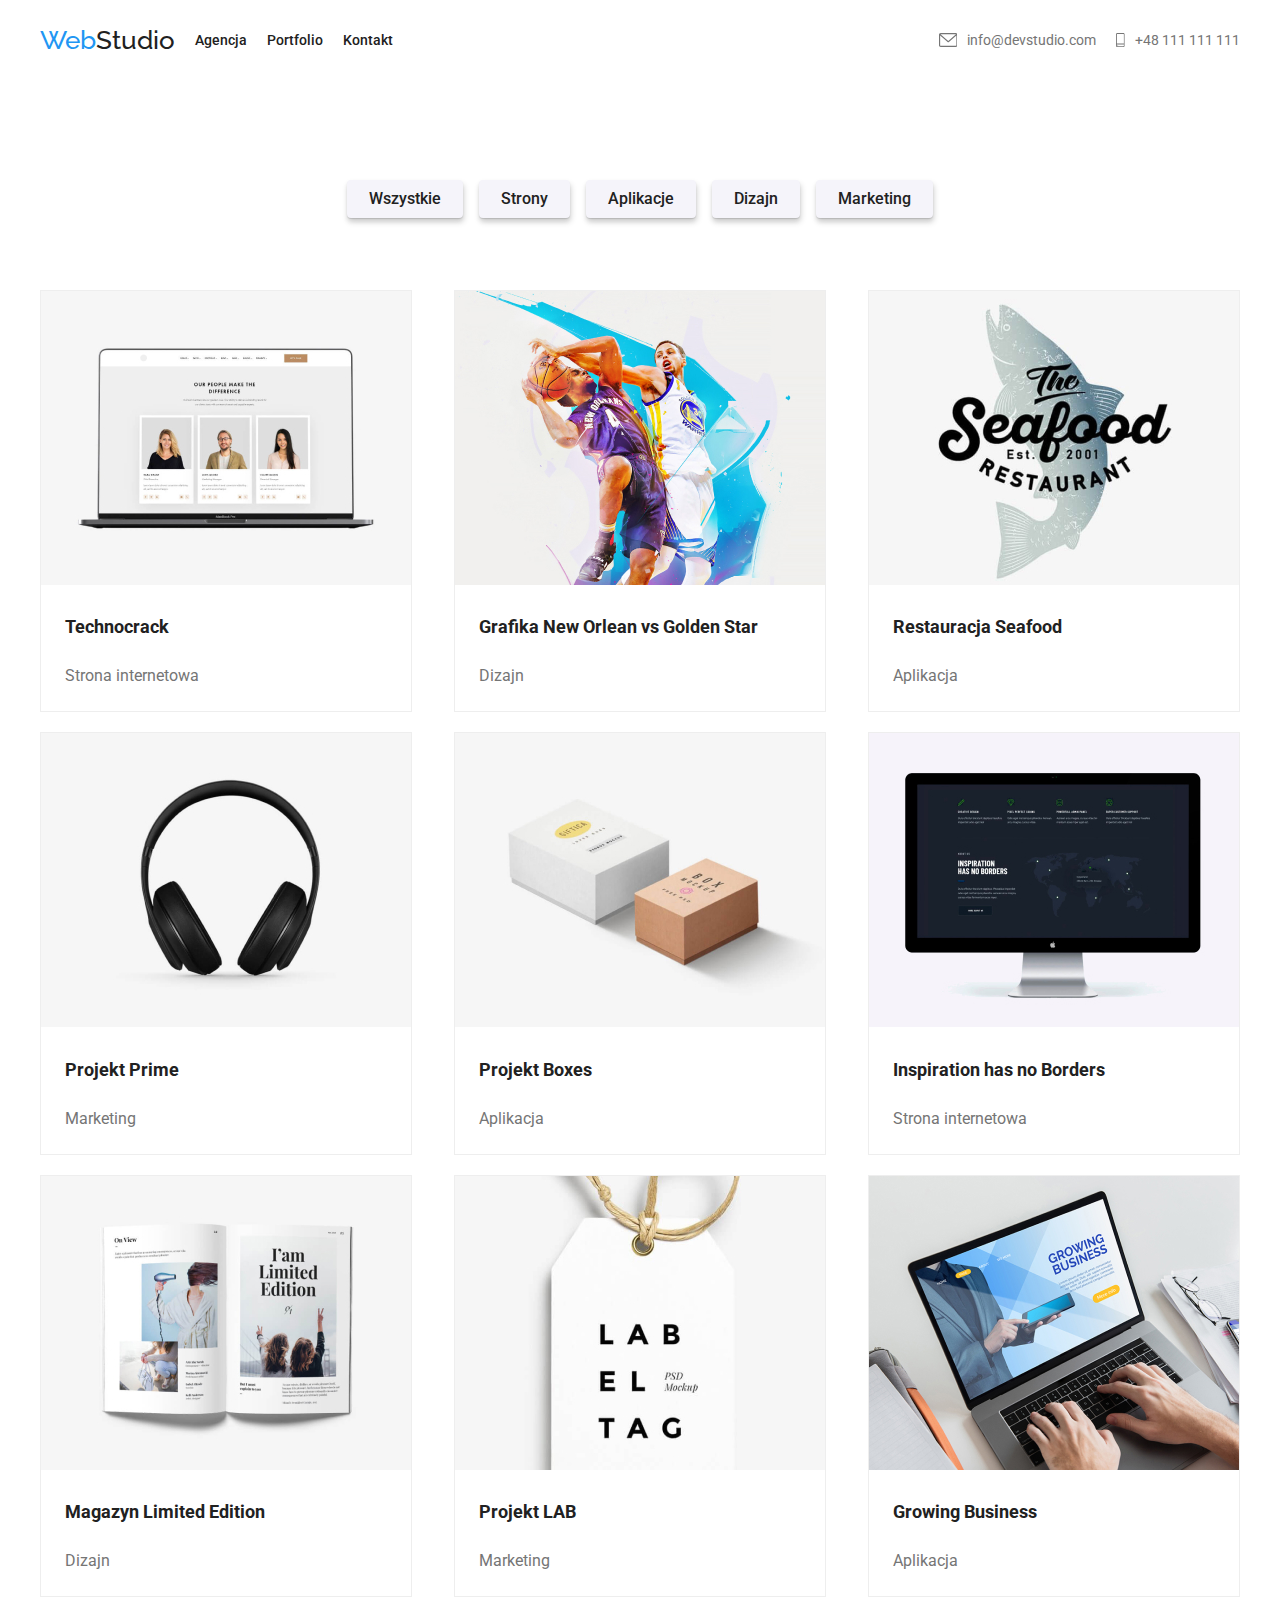
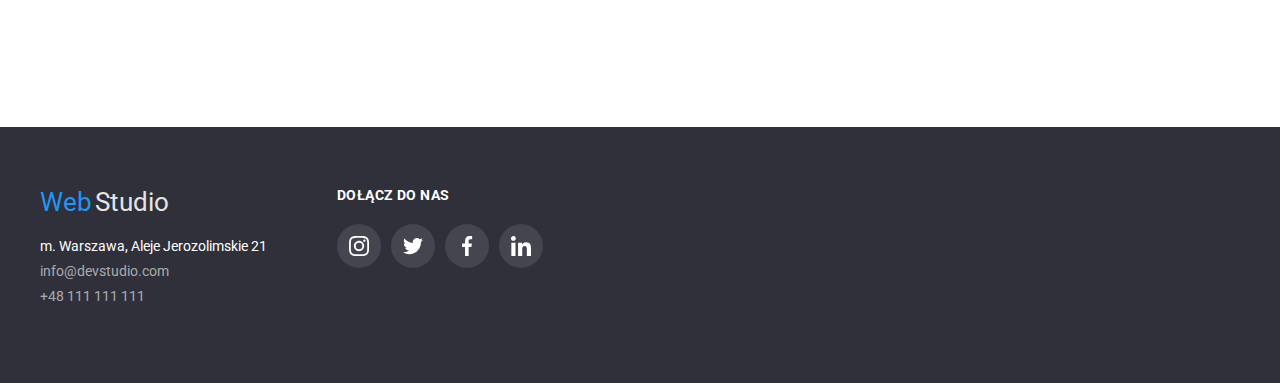
==== portfolio.html @ 9fdf1c51 "Kopia z Pracy domowej 4" ====
<!DOCTYPE html>
<html lang="pl">
  <head>
    <title>Zadanie domowe studentów GOIT Polska</title>
    <meta charset="utf-8" />
    <meta name="description" content="Zadanie domowe studentów #1" />
    <link
      rel="stylesheet"
      href="https://cdn.jsdelivr.net/npm/modern-normalize@1.1.0/modern-normalize.css"
    />
    <link rel="stylesheet" href="./css/styles.css" />
    <link rel="preconnect" href="https://fonts.googleapis.com" />
    <link rel="preconnect" href="https://fonts.gstatic.com" crossorigin />
    <link
      href="https://fonts.googleapis.com/css2?family=Raleway:wght@700&family=Roboto:wght@400;500;700;900&display=swap"
      rel="stylesheet"
    />
  </head>
  <body>
    <header class="header-elements">
      <nav class="nav-wrapper container">
        <ul class="nav-links">
          <li>
            <a class="nav-logo" href="./index.html">
              <span class="web-color">Web</span>Studio
            </a>
          </li>
          <li>
            <a class="nav-menu" href="">Agencja</a>
          </li>
          <li>
            <a class="nav-menu" href="./portfolio.html">Portfolio</a>
          </li>
          <li>
            <a class="nav-menu" href="">Kontakt</a>
          </li>
        </ul>
        <div class="nav-separator"></div>
        <ul>
          <div class="nav-box-contacts">
            <li>
              <a class="nav-contacts" href="mailto:info@devstudio.com">
                <svg class="icon icon-envelope">
                  <use xlink:href="./images/icons.svg#icon-envelope"></use>
                </svg>
                <span> info@devstudio.com </span>
              </a>
            </li>
            <li>
              <a class="nav-contacts" href="tel:+48 111 111 111">
                <svg class="icon icon-smartphone">
                  <use xlink:href="./images/icons.svg#icon-smartphone"></use>
                </svg>
                <span> +48 111 111 111 </span>
              </a>
            </li>
          </div>
        </ul>
    </header>
    <main>
      <nav>
        <ul class="portfolio-button container">
          <li>
            <button class="portfolio-button-nav" type="button">
              Wszystkie
            </button>
          </li>
          <li>
            <button class="portfolio-button-nav" type="button">Strony</button>
          </li>
          <li>
            <button class="portfolio-button-nav" type="button">
              Aplikacje
            </button>
          </li>
          <li>
            <button class="portfolio-button-nav" type="button">Dizajn</button>
          </li>
          <li>
            <button class="portfolio-button-nav" type="button">
              Marketing
            </button>
          </li>
        </ul>
      </nav>
      <div class="about-all-projects container">
        <ul class="about-all-projects-list">
          <li>
            <figure>
              <img
                src="./images/img8.jpg"
                alt="Technocrack"
                width="370"
                height="294"
              />
              <figcaption>
                <p class="about-projects-title">Technocrack</p>
                <p class="about-projects-type">Strona internetowa</p>
              </figcaption>
            </figure>
          </li>
          <li>
            <figure>
              <img
                src="./images/img9.jpg"
                alt="Grafika New Orlean vs Golden Star"
                width="370"
                height="294"
              />
              <figcaption>
                <p class="about-projects-title">
                  Grafika New Orlean vs Golden Star
                </p>
                <p class="about-projects-type">Dizajn</p>
              </figcaption>
            </figure>
          </li>
          <li>
            <figure>
              <img
                src="./images/img10.jpg"
                alt="Restauracja Seafood"
                width="370"
                height="294"
              />
              <figcaption>
                <p class="about-projects-title">Restauracja Seafood</p>
                <p class="about-projects-type">Aplikacja</p>
              </figcaption>
            </figure>
          </li>
          <li>
            <figure>
              <img
                src="./images/img11.jpg"
                alt="Projekt Prime"
                width="370"
                height="294"
              />
              <figcaption>
                <p class="about-projects-title">Projekt Prime</p>
                <p class="about-projects-type">Marketing</p>
              </figcaption>
            </figure>
          </li>
          <li>
            <figure>
              <img
                src="./images/img12.jpg"
                alt="Projekt Boxes"
                width="370"
                height="294"
              />
              <figcaption>
                <p class="about-projects-title">Projekt Boxes</p>
                <p class="about-projects-type">Aplikacja</p>
              </figcaption>
            </figure>
          </li>
          <li>
            <figure>
              <img
                src="./images/img13.jpg"
                alt="Inspiration has no Borders"
                width="370"
                height="294"
              />
              <figcaption>
                <p class="about-projects-title">Inspiration has no Borders</p>
                <p class="about-projects-type">Strona internetowa</p>
              </figcaption>
            </figure>
          </li>
          <li>
            <figure>
              <img
                src="./images/img14.jpg"
                alt="Magazyn Limited Edition"
                width="370"
                height="294"
              />
              <figcaption>
                <p class="about-projects-title">Magazyn Limited Edition</p>
                <p class="about-projects-type">Dizajn</p>
              </figcaption>
            </figure>
          </li>
          <li>
            <figure>
              <img
                src="./images/img15.jpg"
                alt="Projekt LAB"
                width="370"
                height="294"
              />
              <figcaption>
                <p class="about-projects-title">Projekt LAB</p>
                <p class="about-projects-type">Marketing</p>
              </figcaption>
            </figure>
          </li>
          <li>
            <figure>
              <img
                src="./images/img16.jpg"
                alt="Growing Business"
                width="370"
                height="294"
              />
              <figcaption>
                <p class="about-projects-title">Growing Business</p>
                <p class="about-projects-type">Aplikacja</p>
              </figcaption>
            </figure>
          </li>
        </ul>
      </div>
    </main>
    <footer class="footer">
      <div class="container">
        <div class="footer-contact">
          <div>
            <div class="footer-color-container">
              <span class="footer-color-web">Web</span>
              <span class="footer-color-studio">Studio</span>
            </div>
            <div>
              <address>
                <p class="footer-adress">m. Warszawa, Aleje Jerozolimskie 21</p>
                <a class="footer-contact" href="mailto:info@devstudio.com">
                  info@devstudio.com
                </a>
                <a class="footer-contact" href="tel:+48 111 111 111"
                  >+48 111 111 111</a
                >
              </address>
            </div>
          </div>
          <div class="footer-box-socialmedia">
            <span>Dołącz do nas</span>
            <ul class="footer-socialmedia-wrapper">
              <li>
                <svg class="icon icon-instagram-2">
                  <use xlink:href="./images/icons.svg#icon-instagram-2"></use>
                </svg>
              </li>
              <li>
                <svg class="icon icon-twitter-1">
                  <use xlink:href="./images/icons.svg#icon-twitter-1"></use>
                </svg>
              </li>
              <li>
                <svg class="icon icon-facebook-1">
                  <use xlink:href="./images/icons.svg#icon-facebook-1"></use>
                </svg>
              </li>
              <li>
                <svg class="icon icon-linkedin-1">
                  <use xlink:href="./images/icons.svg#icon-linkedin-1"></use>
                </svg>
              </li>
            </ul>
          </div>
        </div>
      </div>
    </footer>
  </body>
</html>
---- css/styles.css ----
:root {
  --light-blue: #2196f3;
  --grey: #757575;
  --black: #212121;
  --white: #e5e5e5;
  --main-banner: #2f303a;
  --white-main-banner: #ffffff;
  --white-transparent: rgba(255, 255, 255, 0.6);
  --white-transparent-background: rgba(255, 255, 255, 0.1);
  --black-banner-background: rgba(47, 48, 58, 0.4);
  --portfolio-button: #f5f4fa;
  --social-icon: #afb1b8;
  --flex-gap: 1.25rem;
  --social-icons-gap: 10px;
  --button-radius: 4px;
}
body {
  color: var(--grey);
  background-color: var(--white-main-banner);
  margin: 0px;
  padding: 0px;
  font-family: "Roboto", sans-serif;
}
.container {
  margin: 0 auto;
  width: 1200px;
}
.section {
  padding: 94px 0;
}
.header-elements {
  background-color: var(--white-main-banner);
  line-height: 1.17;
  box-sizing: border-box;
  width: 100%;
  display: block;
  height: 80px;
}
.nav-links a {
  color: var(--black);
}
.nav-links {
  font-size: 14px;
  text-decoration: none;
  box-sizing: border-box;
  list-style: none;
  padding: 0;
  display: flex;
  gap: var(--flex-gap);
  justify-content: space-around;
  align-items: center;
}
.nav-logo {
  font-size: 26px;
  font-family: Raleway;
  text-decoration: none;
}
.nav-menu {
  text-decoration: none;
  font-size: 14px;
}
.nav-menu,
.nav-links {
  font-weight: 500;
}
.nav-links a:hover,
.nav-links a:focus,
.nav-contacts:hover,
.nav-contacts:focus {
  color: var(--light-blue);
}

.nav-contacts:hover path,
.nav-contacts:focus path {
  fill: var(--light-blue);
}

.nav-contacts path {
  fill: var(--grey);
}

.web-color {
  color: var(--light-blue);
}
.nav-contacts {
  color: var(--grey);
  text-decoration: none;
  font-size: 14px;
  box-sizing: border-box;
  display: flex;
  justify-content: flex-start;
  align-items: flex-start;
}

.nav-contacts > svg {
  margin-right: 10px;
  height: 1rem;
}

.main-banner {
  color: var(--white-main-banner);
  background: url("../images/Img17.jpg") no-repeat 50% 50% / cover;
  text-align: center;
  box-sizing: border-box;
}

.main-banner-gradient {
  background-color: var(--black-banner-background);
  padding: 200px 0;
}
.main-banner > h1 {
  font-size: 44px;
  font-weight: 900;
  line-height: 1.36;
  text-align: center;
  text-transform: uppercase;
}
.main-banner-description {
  line-height: 1.36;
  font-weight: 900;
  text-transform: uppercase;
  font-size: 44px;
  text-align: center;
  width: 696px;
  margin: 0 auto 30px auto;
  letter-spacing: 0.06em;
}
.button-main {
  color: var(--white-main-banner);
  background-color: var(--light-blue);
  font-size: 16px;
  line-height: 1.875;
  padding: 10px 42px;
  font-weight: 700;
  letter-spacing: 0.06em;
  border: 0;
  outline: none;
  cursor: pointer;
  border-radius: var(--button-radius);
}
.main-description-wrapper {
  padding-top: 94px;
}
.main-description-box {
  list-style: none;
  display: flex;
  justify-content: flex-start;
  padding: 0;
  margin: 0;
  gap: var(--flex-gap);
}
.main-description {
  font-size: 14px;
  text-align: justify;
  box-sizing: border-box;
}
.main-description-icon-container {
  padding: 25px 0;
  margin-bottom: 30px;
  background-color: var(--portfolio-button);
  border-radius: var(--button-radius);
  text-align: center;
}
.main-description-icon-container > svg {
  height: 70px;
  width: 70px;
}
.main-description-title {
  color: black;
  font-size: 14px;
  line-height: 1.17;
}
.main-description-text {
  line-height: 1.71;
}
.section-headline {
  color: var(--black);
  font-size: 36px;
  font-weight: 700;
  text-align: center;
  line-height: 1.17;
  box-sizing: border-box;
  margin-bottom: 50px;
  padding: 0px;
  margin-top: 0;
}
.section-background {
  background-color: var(--portfolio-button);
}
.section-working-kind {
  display: flex;
  justify-content: space-between;
  align-items: center;
  list-style: none;
  padding: 0;
}
.about-us {
  display: flex;
  justify-content: space-between;
  align-items: center;
  list-style: none;
  padding: 0;
}
.about-us > li {
  box-shadow: 0px 1px 3px rgba(0, 0, 0, 0.12), 0px 1px 1px rgba(0, 0, 0, 0.14),
    0px 2px 1px rgba(0, 0, 0, 0.2);
  border-radius: 0px 0px 4px 4px;
}
.about-us figure {
  margin: 0;
  background-color: var(--white-main-banner);
}
.about-us figcaption {
  padding: 30px 0;
}
.about-us-socialmedia {
  padding-bottom: 30px;
}
.socialmedia-wrapper {
  list-style: none;
  padding: 0;
  display: flex;
  justify-content: center;
  align-items: center;
  flex-wrap: nowrap;
  gap: var(--social-icons-gap);
}
.socialmedia-wrapper > li {
  border-radius: 50%;
  text-align: center;
  width: 44px;
  height: 44px;
  padding: 12px;
  cursor: pointer;
}
.socialmedia-wrapper > li:hover,
.socialmedia-wrapper > li:focus {
  background-color: var(--light-blue);
}

.socialmedia-wrapper > li,
.socialmedia-wrapper > li {
  box-sizing: border-box;
  color: var(--social-icon);
}

.socialmedia-wrapper > li:hover,
.socialmedia-wrapper > li:focus {
  color: var(--white-main-banner);
}
.about-us-socialmedia svg {
  width: 20px;
  height: 20px;
}
.about-name {
  color: var(--black);
  font-weight: 500;
  text-align: center;
  margin-bottom: 10px;
}
.about-position {
  text-align: center;
}
.about-name,
about-position {
  line-height: 1.17;
  margin: 0;
  font-size: 16px;
}
.portfolio-button {
  font-size: 16px;
  line-height: 1.625;
  list-style: none;
  display: flex;
  justify-content: center;
  align-items: flex-start;
  gap: 1rem;
  border: 0;
  outline: 0;
  margin-top: 100px;
  margin-bottom: 56px;
  padding: 0;
}
.portfolio-button-nav {
  color: var(--black);
  background-color: var(--portfolio-button);
  font-size: 16px;
  line-height: 1.625;
  font-weight: 500;
  outline: none;
  border: 0;
  border-radius: var(--button-radius);
  padding: 6px 22px;
  cursor: pointer;
  box-shadow: 0px 1px 1px rgba(0, 0, 0, 0.12), 0px 4px 4px rgba(0, 0, 0, 0.06),
    1px 4px 6px rgba(0, 0, 0, 0.16);
}
.portfolio-button-nav:hover,
.portfolio-button-nav:focus {
  color: var(--portfolio-button);
  background-color: var(--light-blue);
}
.about-projects-title {
  font-weight: 700;
  font-size: 18px;
  color: var(--black);
  line-height: 2;
  margin-bottom: 4px;
}
.about-projects-type {
  font-size: 16px;
  line-height: 1.875;
}
.about-all-projects {
  box-sizing: border-box;
  display: flex;
  flex-direction: column;
  align-items: center;
  margin-bottom: 114px;
}
.about-all-projects li {
  border: 1px solid #eeeeee;
  cursor: pointer;
}
.about-all-projects-list {
  list-style: none;
  display: flex;
  flex-wrap: wrap;
  justify-content: space-between;
  gap: var(--flex-gap);
  padding: 0;
}
.about-all-projects-list figure {
  margin: 0;
}
.about-all-projects-list figcaption {
  padding: 0 24px;
  margin: 20px 0;
}
.about-all-projects-list figure:hover {
  border: 1px solid #eeeeee;
  box-shadow: 0px 1px 1px rgba(0, 0, 0, 0.12), 0px 4px 4px rgba(0, 0, 0, 0.06),
    1px 4px 6px rgba(0, 0, 0, 0.16);
}
.nav-wrapper {
  display: flex;
  justify-content: center;
  align-items: center;
  height: 80px;
}
.nav-separator {
  flex-grow: 1;
}
.nav-box-contacts {
  display: flex;
  align-items: flex-start;
  justify-content: flex-start;
  gap: var(--flex-gap);
  padding: 0;
  list-style: none;
}
.our-customers {
  display: flex;
  justify-content: space-between;
  align-items: center;
  list-style: none;
  padding: 0;
  margin: 0;
}
.our-customers svg {
  height: 60px;
  width: 106px;
}
.our-customers li,
.our-customers li {
  color: var(--social-icon);
}
.our-customers li:hover,
.our-customers li:focus {
  color: var(--light-blue);
  border: 1px solid var(--light-blue);
  cursor: pointer;
}
.our-customers-icon-box {
  box-sizing: border-box;
  width: 170px;
  height: 92px;
  border: 1px solid #afb1b8;
  border-radius: var(--button-radius);
  display: flex;
  justify-content: center;
  align-items: center;
}
.footer {
  background-color: var(--main-banner);
  font-size: 14px;
  box-sizing: border-box;
  line-height: 1.17;
  padding: 60px 0;
  font-family: Raleway;
  text-decoration: none;
  width: 100%;
}
.footer-contact {
  display: flex;
  flex-flow: row nowrap;
  color: var(--white-transparent);
  gap: 70px;
}
.footer-color-container {
  margin-bottom: 20px;
}
.footer-color-web {
  color: var(--light-blue);
  font-size: 26px;
}
.footer-color-studio {
  font-size: 26px;
  color: var(--white);
}
.footer-adress,
.footer-contact {
  font-family: "Roboto";
  font-style: normal;
  text-decoration: none;
  margin-bottom: 9px;
  font-weight: 400;
}
.footer-adress {
  color: var(--white-main-banner);
}
.footer-box-socialmedia {
  padding: 0;
  gap: var(--flex-gap);
  display: flex;
  flex-direction: column;
}

.footer-box-socialmedia > span {
  letter-spacing: 0.03em;
  text-transform: uppercase;
  color: var(--white-main-banner);
  font-weight: 700;
}
.footer-socialmedia-wrapper {
  display: flex;
  list-style: none;
  margin: 0px;
  cursor: pointer;
  flex-wrap: nowrap;
  padding: 0;
  gap: 10px;
}
.footer-socialmedia-wrapper svg {
  width: 20px;
  height: 20px;
}
.footer-socialmedia-wrapper li {
  padding: 12px;
  border-radius: 50%;
  text-align: center;
  display: flex;
  align-items: flex-start;
  background-color: var(--white-transparent-background);
  color: var(--white-main-banner);
  justify-content: space-between;
}
.footer-socialmedia-wrapper li:hover,
.footer-socialmedia-wrapper li:focus {
  background-color: var(--light-blue);
}
.icon {
  display: inline-block;
  stroke-width: 0;
  stroke: currentColor;
  fill: currentColor;
}

.icon-Logo5 {
  width: 1.7666015625em;
}

.icon-Logo4 {
  width: 1.7666015625em;
}

.icon-Logo3 {
  width: 1.7666015625em;
}

.icon-Logo2 {
  width: 1.7666015625em;
}

.icon-Logo1 {
  width: 1.7373046875em;
}

.icon-Logo {
  width: 1.7373046875em;
}

.icon-envelope {
  width: 1.3330078125em;
}

.icon-smartphone {
  width: 0.625em;
}
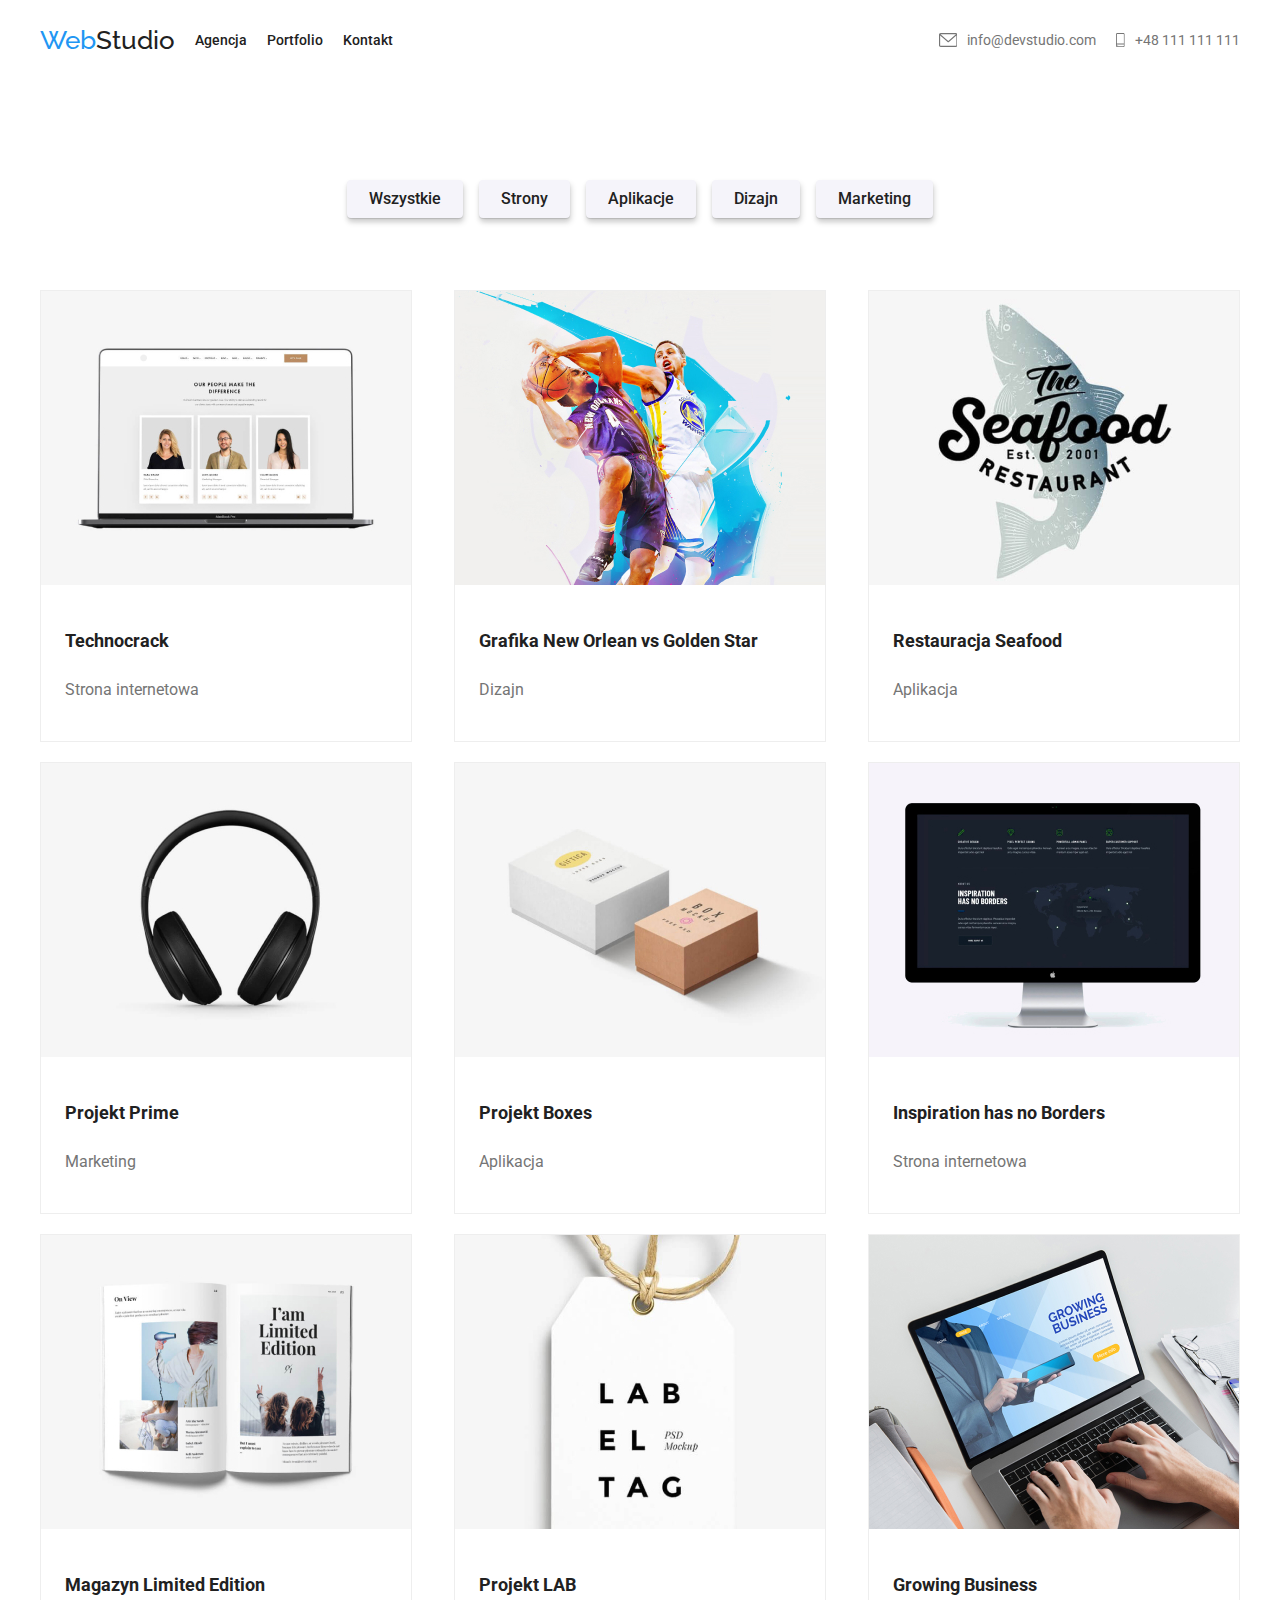
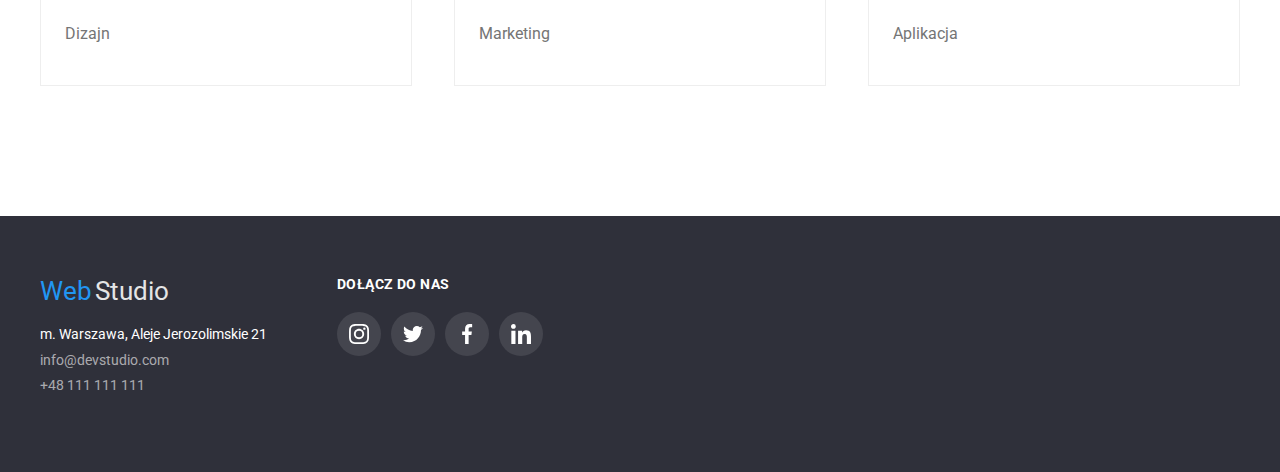
==== commit 35d7c826: "Praca domowa 5" ====
--- a/portfolio.html
+++ b/portfolio.html
@@ -87,6 +87,9 @@
         <ul class="about-all-projects-list">
           <li>
             <figure>
+              <div class="about-projects-description">
+                <p>Technocrack jest popularną platformą wykorzystywaną do rozpowszechniania koronawirusa. Firmy wykorzystują tę platformę do celów szpiegowskich i ataków na niezabezpieczone serwery konkurencji</p>
+              </div>
               <img
                 src="./images/img8.jpg"
                 alt="Technocrack"
@@ -101,6 +104,9 @@
           </li>
           <li>
             <figure>
+              <div class="about-projects-description">
+                <p>Technocrack jest popularną platformą wykorzystywaną do rozpowszechniania koronawirusa. Firmy wykorzystują tę platformę do celów szpiegowskich i ataków na niezabezpieczone serwery konkurencji</p>
+              </div>
               <img
                 src="./images/img9.jpg"
                 alt="Grafika New Orlean vs Golden Star"
@@ -117,6 +123,9 @@
           </li>
           <li>
             <figure>
+              <div class="about-projects-description">
+                <p>Technocrack jest popularną platformą wykorzystywaną do rozpowszechniania koronawirusa. Firmy wykorzystują tę platformę do celów szpiegowskich i ataków na niezabezpieczone serwery konkurencji</p>
+              </div>
               <img
                 src="./images/img10.jpg"
                 alt="Restauracja Seafood"
@@ -131,6 +140,9 @@
           </li>
           <li>
             <figure>
+              <div class="about-projects-description">
+                <p>Technocrack jest popularną platformą wykorzystywaną do rozpowszechniania koronawirusa. Firmy wykorzystują tę platformę do celów szpiegowskich i ataków na niezabezpieczone serwery konkurencji</p>
+              </div>
               <img
                 src="./images/img11.jpg"
                 alt="Projekt Prime"
@@ -145,6 +157,9 @@
           </li>
           <li>
             <figure>
+              <div class="about-projects-description">
+                <p>Technocrack jest popularną platformą wykorzystywaną do rozpowszechniania koronawirusa. Firmy wykorzystują tę platformę do celów szpiegowskich i ataków na niezabezpieczone serwery konkurencji</p>
+              </div>
               <img
                 src="./images/img12.jpg"
                 alt="Projekt Boxes"
@@ -152,6 +167,7 @@
                 height="294"
               />
               <figcaption>
+  
                 <p class="about-projects-title">Projekt Boxes</p>
                 <p class="about-projects-type">Aplikacja</p>
               </figcaption>
@@ -159,6 +175,9 @@
           </li>
           <li>
             <figure>
+              <div class="about-projects-description">
+                <p>Technocrack jest popularną platformą wykorzystywaną do rozpowszechniania koronawirusa. Firmy wykorzystują tę platformę do celów szpiegowskich i ataków na niezabezpieczone serwery konkurencji</p>
+              </div>
               <img
                 src="./images/img13.jpg"
                 alt="Inspiration has no Borders"
@@ -173,6 +192,9 @@
           </li>
           <li>
             <figure>
+              <div class="about-projects-description">
+                <p>Technocrack jest popularną platformą wykorzystywaną do rozpowszechniania koronawirusa. Firmy wykorzystują tę platformę do celów szpiegowskich i ataków na niezabezpieczone serwery konkurencji</p>
+              </div>
               <img
                 src="./images/img14.jpg"
                 alt="Magazyn Limited Edition"
@@ -180,6 +202,7 @@
                 height="294"
               />
               <figcaption>
+
                 <p class="about-projects-title">Magazyn Limited Edition</p>
                 <p class="about-projects-type">Dizajn</p>
               </figcaption>
@@ -187,6 +210,9 @@
           </li>
           <li>
             <figure>
+              <div class="about-projects-description">
+                <p>Technocrack jest popularną platformą wykorzystywaną do rozpowszechniania koronawirusa. Firmy wykorzystują tę platformę do celów szpiegowskich i ataków na niezabezpieczone serwery konkurencji</p>
+              </div>
               <img
                 src="./images/img15.jpg"
                 alt="Projekt LAB"
@@ -201,6 +227,9 @@
           </li>
           <li>
             <figure>
+              <div class="about-projects-description">
+                <p>Technocrack jest popularną platformą wykorzystywaną do rozpowszechniania koronawirusa. Firmy wykorzystują tę platformę do celów szpiegowskich i ataków na niezabezpieczone serwery konkurencji</p>
+              </div>
               <img
                 src="./images/img16.jpg"
                 alt="Growing Business"
@@ -208,6 +237,7 @@
                 height="294"
               />
               <figcaption>
+
                 <p class="about-projects-title">Growing Business</p>
                 <p class="about-projects-type">Aplikacja</p>
               </figcaption>
--- a/css/styles.css
+++ b/css/styles.css
@@ -7,12 +7,16 @@
   --white-main-banner: #ffffff;
   --white-transparent: rgba(255, 255, 255, 0.6);
   --white-transparent-background: rgba(255, 255, 255, 0.1);
+  --grey-transparent-background: rgba(47, 48, 58, 0.8);
+  --blue-transparent-background: rgba(33, 150, 243, 0.9);
+  --grey-transparent-background: rgba(0, 0, 0, 0.2);
   --black-banner-background: rgba(47, 48, 58, 0.4);
   --portfolio-button: #f5f4fa;
   --social-icon: #afb1b8;
   --flex-gap: 1.25rem;
   --social-icons-gap: 10px;
   --button-radius: 4px;
+  --cubic-bezier: cubic-bezier(0.4, 0, 0.2, 1);
 }
 body {
   color: var(--grey);
@@ -49,6 +53,15 @@
   gap: var(--flex-gap);
   justify-content: space-around;
   align-items: center;
+  height: 100%;
+  position: relative;
+}
+.nav-links li {
+  position: relative;
+  height: 100%;
+  display: flex;
+  align-items: center;
+  justify-content: center;
 }
 .nav-logo {
   font-size: 26px;
@@ -59,9 +72,21 @@
   text-decoration: none;
   font-size: 14px;
 }
+.nav-menu:hover:after {
+  display: block;
+  content: "";
+  position: absolute;
+  width: 100%;
+  height: 4px;
+  background-color: var(--light-blue);
+  border-radius: 2px;
+  bottom: 0;
+  text-align: center;
+}
 .nav-menu,
 .nav-links {
   font-weight: 500;
+  transition: color 250ms var(--cubic-bezier);
 }
 .nav-links a:hover,
 .nav-links a:focus,
@@ -90,6 +115,7 @@
   display: flex;
   justify-content: flex-start;
   align-items: flex-start;
+  transition: color 250ms var(--cubic-bezier);
 }
 
 .nav-contacts > svg {
@@ -124,6 +150,58 @@
   width: 696px;
   margin: 0 auto 30px auto;
   letter-spacing: 0.06em;
+}
+.backdrop {
+  background-color: var(--grey-transparent-background);
+  position: fixed;
+  z-index: 3;
+  width: 100%;
+  height: 100%;
+  top: 0;
+  left: 0;
+  margin: 0;
+  padding: 0;
+  display: flex;
+  align-items: center;
+  justify-content: center;
+  transition: visibility, opacity;
+  transition-duration: 250ms;
+  transition-timing-function: linear;
+}
+.backdrop.is-hidden {
+  position: absolute;
+  opacity: 0;
+  pointer-events: none;
+  visibility: hidden;
+}
+.is-hidden .modal-box {
+  transform: scale(0);
+}
+.modal-box {
+  height: 581px;
+  width: 528px;
+  border-radius: 4px;
+  background-color: rgba(255, 255, 255, 1);
+  display: flex;
+  justify-content: flex-end;
+  position: relative;
+  z-index: 1;
+  transition: transform;
+  transform: scale(1);
+  transition-duration: 250ms;
+  transition-timing-function: linear;
+}
+.button-close {
+  background-color: rgba(255, 255, 255, 1);
+  width: 30px;
+  height: 30px;
+  border-radius: 50%;
+  border: 1px solid rgba(0, 0, 0, 0.1);
+  color: var(--black-color);
+  cursor: pointer;
+  margin-top: 8px;
+  margin-right: 8px;
+  box-sizing: border-box;
 }
 .button-main {
   color: var(--white-main-banner);
@@ -138,6 +216,25 @@
   cursor: pointer;
   border-radius: var(--button-radius);
 }
+.button-main-open {
+  background-color: var(--white-main-banner);
+  display: flex;
+  align-items: flex-start;
+  justify-content: flex-start;
+  margin: 0;
+  padding: 0;
+  height: 30px;
+  width: 30px;
+  cursor: pointer;
+  outline: 0;
+  border: none;
+}
+.button-main-open > svg {
+  top: 8px;
+  right: 8px;
+  width: 30pxm;
+  height: 30px;
+}
 .main-description-wrapper {
   padding-top: 94px;
 }
@@ -181,7 +278,7 @@
   line-height: 1.17;
   box-sizing: border-box;
   margin-bottom: 50px;
-  padding: 0px;
+  padding: 0;
   margin-top: 0;
 }
 .section-background {
@@ -193,6 +290,26 @@
   align-items: center;
   list-style: none;
   padding: 0;
+}
+.section-working-kind figure {
+  position: relative;
+  margin: 0;
+  height: 294px;
+}
+.section-working-kind figcaption {
+  color: var(--white-main-banner);
+  background-color: var(--grey-transparent-background);
+  position: absolute;
+  bottom: 0;
+  text-transform: uppercase;
+  width: 100%;
+}
+.section-working-kind figcaption p {
+  font-size: 14px;
+  font-weight: 700;
+  text-align: center;
+  padding: 27px 0;
+  margin: 0;
 }
 .about-us {
   display: flex;
@@ -232,6 +349,7 @@
   height: 44px;
   padding: 12px;
   cursor: pointer;
+  transition: color, background-color 250ms var(--cubic-bezier);
 }
 .socialmedia-wrapper > li:hover,
 .socialmedia-wrapper > li:focus {
@@ -294,6 +412,7 @@
   cursor: pointer;
   box-shadow: 0px 1px 1px rgba(0, 0, 0, 0.12), 0px 4px 4px rgba(0, 0, 0, 0.06),
     1px 4px 6px rgba(0, 0, 0, 0.16);
+  transition: color, background-color 250ms var(--cubic-bezier);
 }
 .portfolio-button-nav:hover,
 .portfolio-button-nav:focus {
@@ -311,6 +430,31 @@
   font-size: 16px;
   line-height: 1.875;
 }
+.about-projects-description {
+  background-color: var(--blue-transparent-background);
+  color: var(--white);
+  font-family: Roboto;
+  font-style: normal;
+  font-size: 18px;
+  font-weight: 400;
+  line-height: 1.55;
+  letter-spacing: 0.03em;
+  position: absolute;
+  z-index: 2;
+  margin: 0;
+  padding: 49px 45px 49px 24px;
+  width: 370px;
+  height: 294px;
+  transform: translateY(100%);
+  transition: transform 250ms var(--cubic-bezier);
+}
+.about-projects-description p {
+  margin: 0;
+}
+.about-all-projects-list figure:hover .about-projects-description,
+.about-all-projects-list figure:focus .about-projects-description {
+  transform: translateY(0);
+}
 .about-all-projects {
   box-sizing: border-box;
   display: flex;
@@ -319,8 +463,8 @@
   margin-bottom: 114px;
 }
 .about-all-projects li {
-  border: 1px solid #eeeeee;
-  cursor: pointer;
+  cursor: pointer;
+  position: relative;
 }
 .about-all-projects-list {
   list-style: none;
@@ -331,14 +475,27 @@
   padding: 0;
 }
 .about-all-projects-list figure {
-  margin: 0;
+  position: relative;
+  border: 1px solid #eeeeee;
+  margin: 0;
+  height: 100%;
+  display: flex;
+  flex-flow: column;
+  justify-content: flex-start;
+  overflow: hidden;
 }
 .about-all-projects-list figcaption {
-  padding: 0 24px;
-  margin: 20px 0;
+  position: relative;
+  background-color: var(--white-main-banner);
+  padding: 20px 24px;
+  z-index: 3;
+  margin: 0;
+  flex-grow: 1;
+}
+.about-all-projects-list img {
+  z-index: 1;
 }
 .about-all-projects-list figure:hover {
-  border: 1px solid #eeeeee;
   box-shadow: 0px 1px 1px rgba(0, 0, 0, 0.12), 0px 4px 4px rgba(0, 0, 0, 0.06),
     1px 4px 6px rgba(0, 0, 0, 0.16);
 }
@@ -371,9 +528,9 @@
   height: 60px;
   width: 106px;
 }
-.our-customers li,
 .our-customers li {
   color: var(--social-icon);
+  transition: color 250ms var(--cubic-bezier);
 }
 .our-customers li:hover,
 .our-customers li:focus {
@@ -464,6 +621,7 @@
   background-color: var(--white-transparent-background);
   color: var(--white-main-banner);
   justify-content: space-between;
+  transition: color, background-color 250ms var(--cubic-bezier);
 }
 .footer-socialmedia-wrapper li:hover,
 .footer-socialmedia-wrapper li:focus {
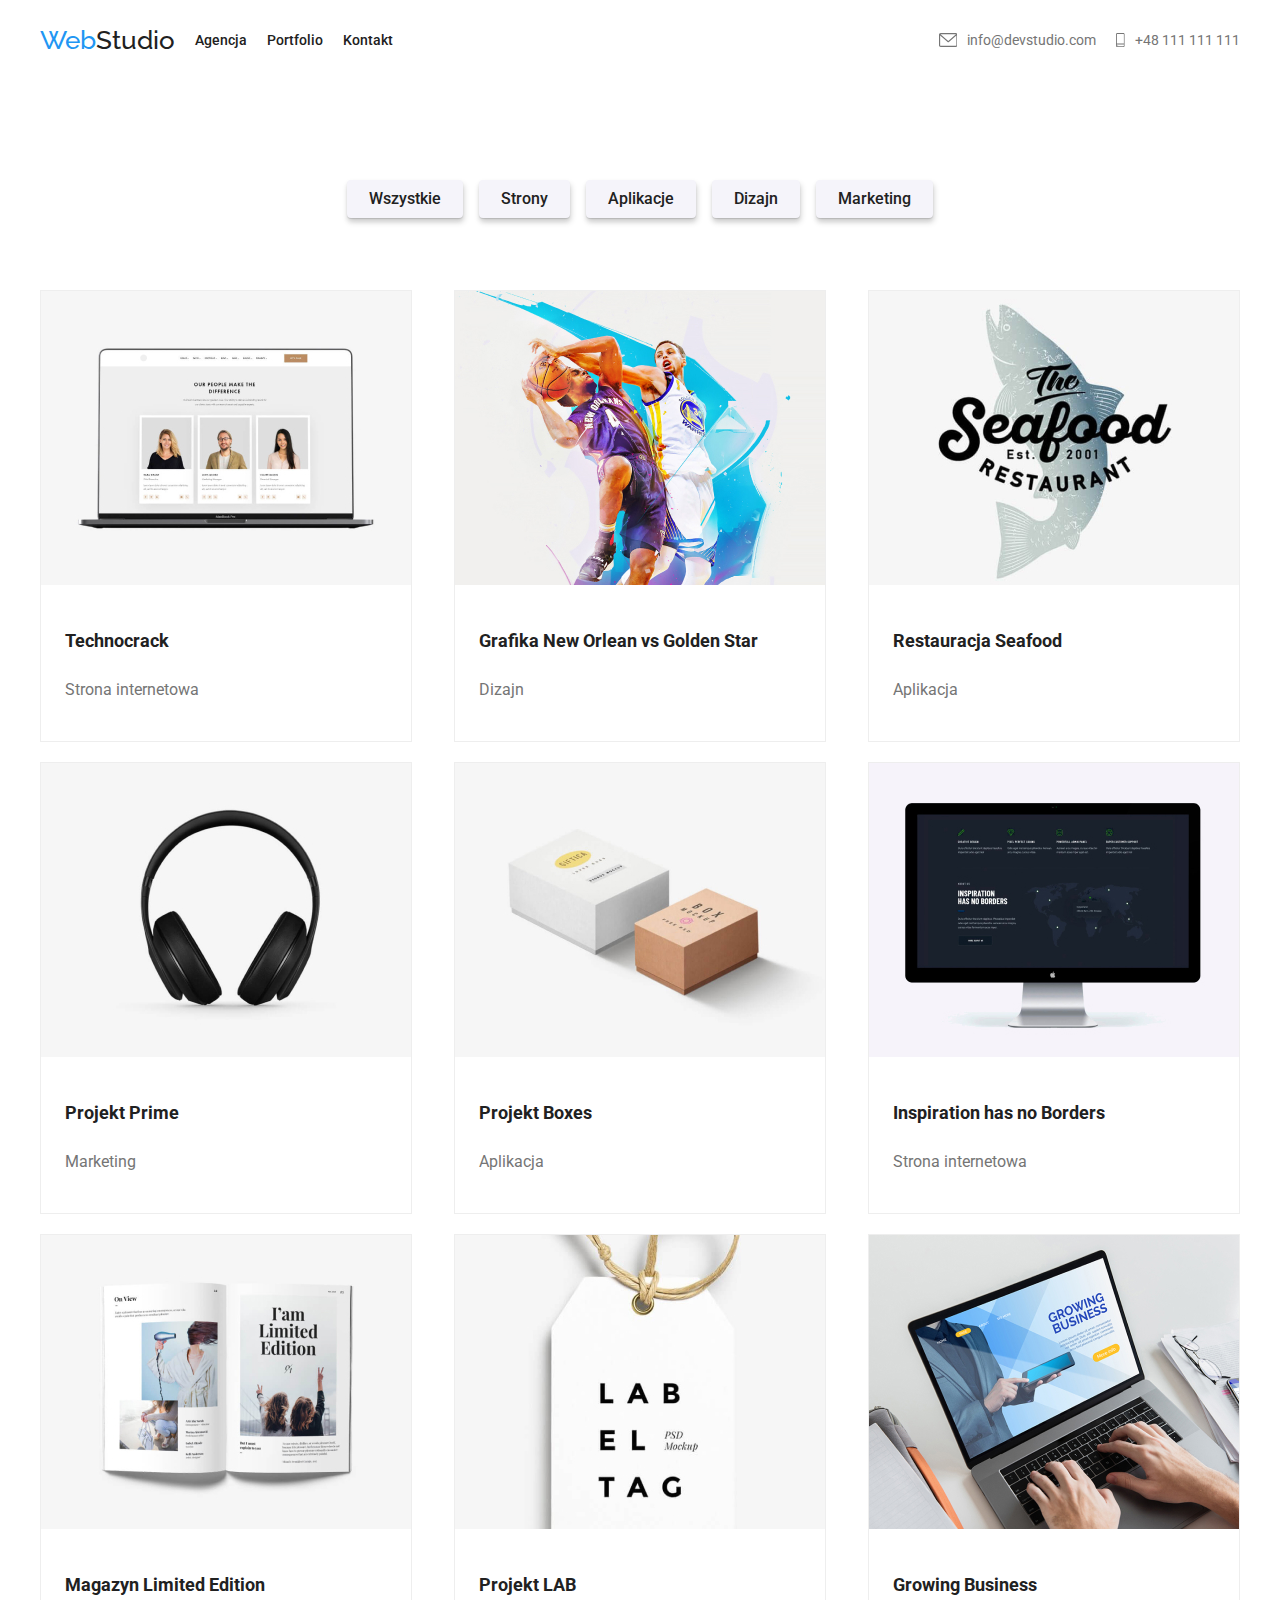
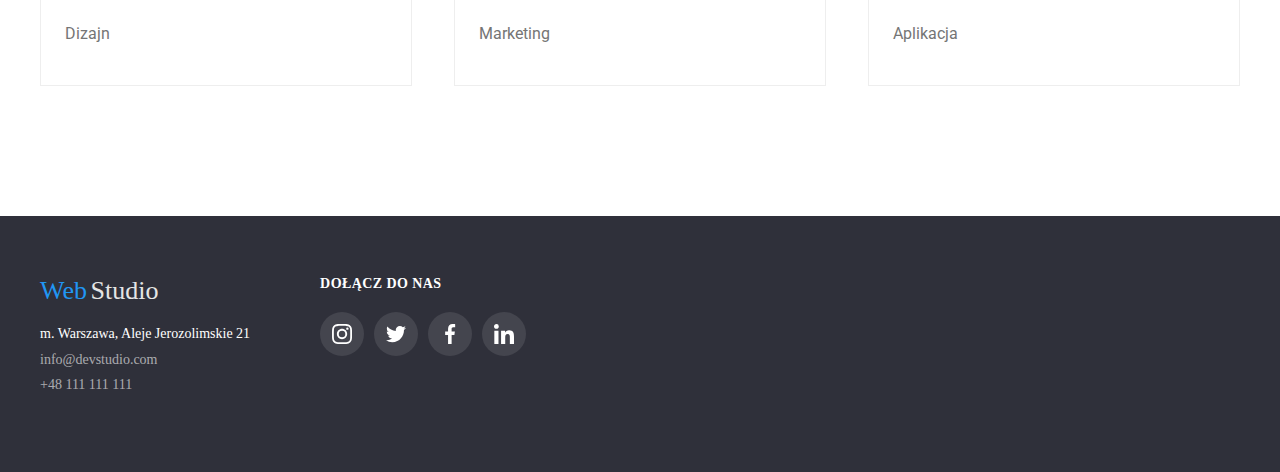
==== commit f5a1a7b0: "Praca domowa 5" ====
--- a/portfolio.html
+++ b/portfolio.html
@@ -56,6 +56,7 @@
             </li>
           </div>
         </ul>
+      </nav>
     </header>
     <main>
       <nav>
--- a/css/styles.css
+++ b/css/styles.css
@@ -9,7 +9,7 @@
   --white-transparent-background: rgba(255, 255, 255, 0.1);
   --grey-transparent-background: rgba(47, 48, 58, 0.8);
   --blue-transparent-background: rgba(33, 150, 243, 0.9);
-  --grey-transparent-background: rgba(0, 0, 0, 0.2);
+  --grey-transparent-background-all: rgba(0, 0, 0, 0.2);
   --black-banner-background: rgba(47, 48, 58, 0.4);
   --portfolio-button: #f5f4fa;
   --social-icon: #afb1b8;
@@ -21,8 +21,8 @@
 body {
   color: var(--grey);
   background-color: var(--white-main-banner);
-  margin: 0px;
-  padding: 0px;
+  margin: 0;
+  padding: 0;
   font-family: "Roboto", sans-serif;
 }
 .container {
@@ -65,7 +65,7 @@
 }
 .nav-logo {
   font-size: 26px;
-  font-family: Raleway;
+  font-family: Raleway, serif;
   text-decoration: none;
 }
 .nav-menu {
@@ -152,7 +152,7 @@
   letter-spacing: 0.06em;
 }
 .backdrop {
-  background-color: var(--grey-transparent-background);
+  background-color: var(--grey-transparent-background-all);
   position: fixed;
   z-index: 3;
   width: 100%;
@@ -197,7 +197,7 @@
   height: 30px;
   border-radius: 50%;
   border: 1px solid rgba(0, 0, 0, 0.1);
-  color: var(--black-color);
+  color: rgba(0, 0, 0, 1);
   cursor: pointer;
   margin-top: 8px;
   margin-right: 8px;
@@ -221,7 +221,7 @@
   display: flex;
   align-items: flex-start;
   justify-content: flex-start;
-  margin: 0;
+  margin: 8px;
   padding: 0;
   height: 30px;
   width: 30px;
@@ -232,7 +232,7 @@
 .button-main-open > svg {
   top: 8px;
   right: 8px;
-  width: 30pxm;
+  width: 30px;
   height: 30px;
 }
 .main-description-wrapper {
@@ -319,9 +319,9 @@
   padding: 0;
 }
 .about-us > li {
-  box-shadow: 0px 1px 3px rgba(0, 0, 0, 0.12), 0px 1px 1px rgba(0, 0, 0, 0.14),
-    0px 2px 1px rgba(0, 0, 0, 0.2);
-  border-radius: 0px 0px 4px 4px;
+  box-shadow: 0 1px 3px rgba(0, 0, 0, 0.12), 0 1px 1px rgba(0, 0, 0, 0.14),
+    0 2px 1px rgba(0, 0, 0, 0.2);
+  border-radius: 0 0 4px 4px;
 }
 .about-us figure {
   margin: 0;
@@ -380,7 +380,7 @@
   text-align: center;
 }
 .about-name,
-about-position {
+.about-position {
   line-height: 1.17;
   margin: 0;
   font-size: 16px;
@@ -410,7 +410,7 @@
   border-radius: var(--button-radius);
   padding: 6px 22px;
   cursor: pointer;
-  box-shadow: 0px 1px 1px rgba(0, 0, 0, 0.12), 0px 4px 4px rgba(0, 0, 0, 0.06),
+  box-shadow: 0 1px 1px rgba(0, 0, 0, 0.12), 0 4px 4px rgba(0, 0, 0, 0.06),
     1px 4px 6px rgba(0, 0, 0, 0.16);
   transition: color, background-color 250ms var(--cubic-bezier);
 }
@@ -431,9 +431,8 @@
   line-height: 1.875;
 }
 .about-projects-description {
-  background-color: var(--blue-transparent-background);
   color: var(--white);
-  font-family: Roboto;
+  font-family: Roboto serif;
   font-style: normal;
   font-size: 18px;
   font-weight: 400;
@@ -496,7 +495,7 @@
   z-index: 1;
 }
 .about-all-projects-list figure:hover {
-  box-shadow: 0px 1px 1px rgba(0, 0, 0, 0.12), 0px 4px 4px rgba(0, 0, 0, 0.06),
+  box-shadow: 0 1px 1px rgba(0, 0, 0, 0.12), 0 4px 4px rgba(0, 0, 0, 0.06),
     1px 4px 6px rgba(0, 0, 0, 0.16);
 }
 .nav-wrapper {
@@ -554,7 +553,7 @@
   box-sizing: border-box;
   line-height: 1.17;
   padding: 60px 0;
-  font-family: Raleway;
+  font-family: Raleway serif;
   text-decoration: none;
   width: 100%;
 }
@@ -577,7 +576,7 @@
 }
 .footer-adress,
 .footer-contact {
-  font-family: "Roboto";
+  font-family: Roboto serif;
   font-style: normal;
   text-decoration: none;
   margin-bottom: 9px;
@@ -602,7 +601,7 @@
 .footer-socialmedia-wrapper {
   display: flex;
   list-style: none;
-  margin: 0px;
+  margin: 0;
   cursor: pointer;
   flex-wrap: nowrap;
   padding: 0;
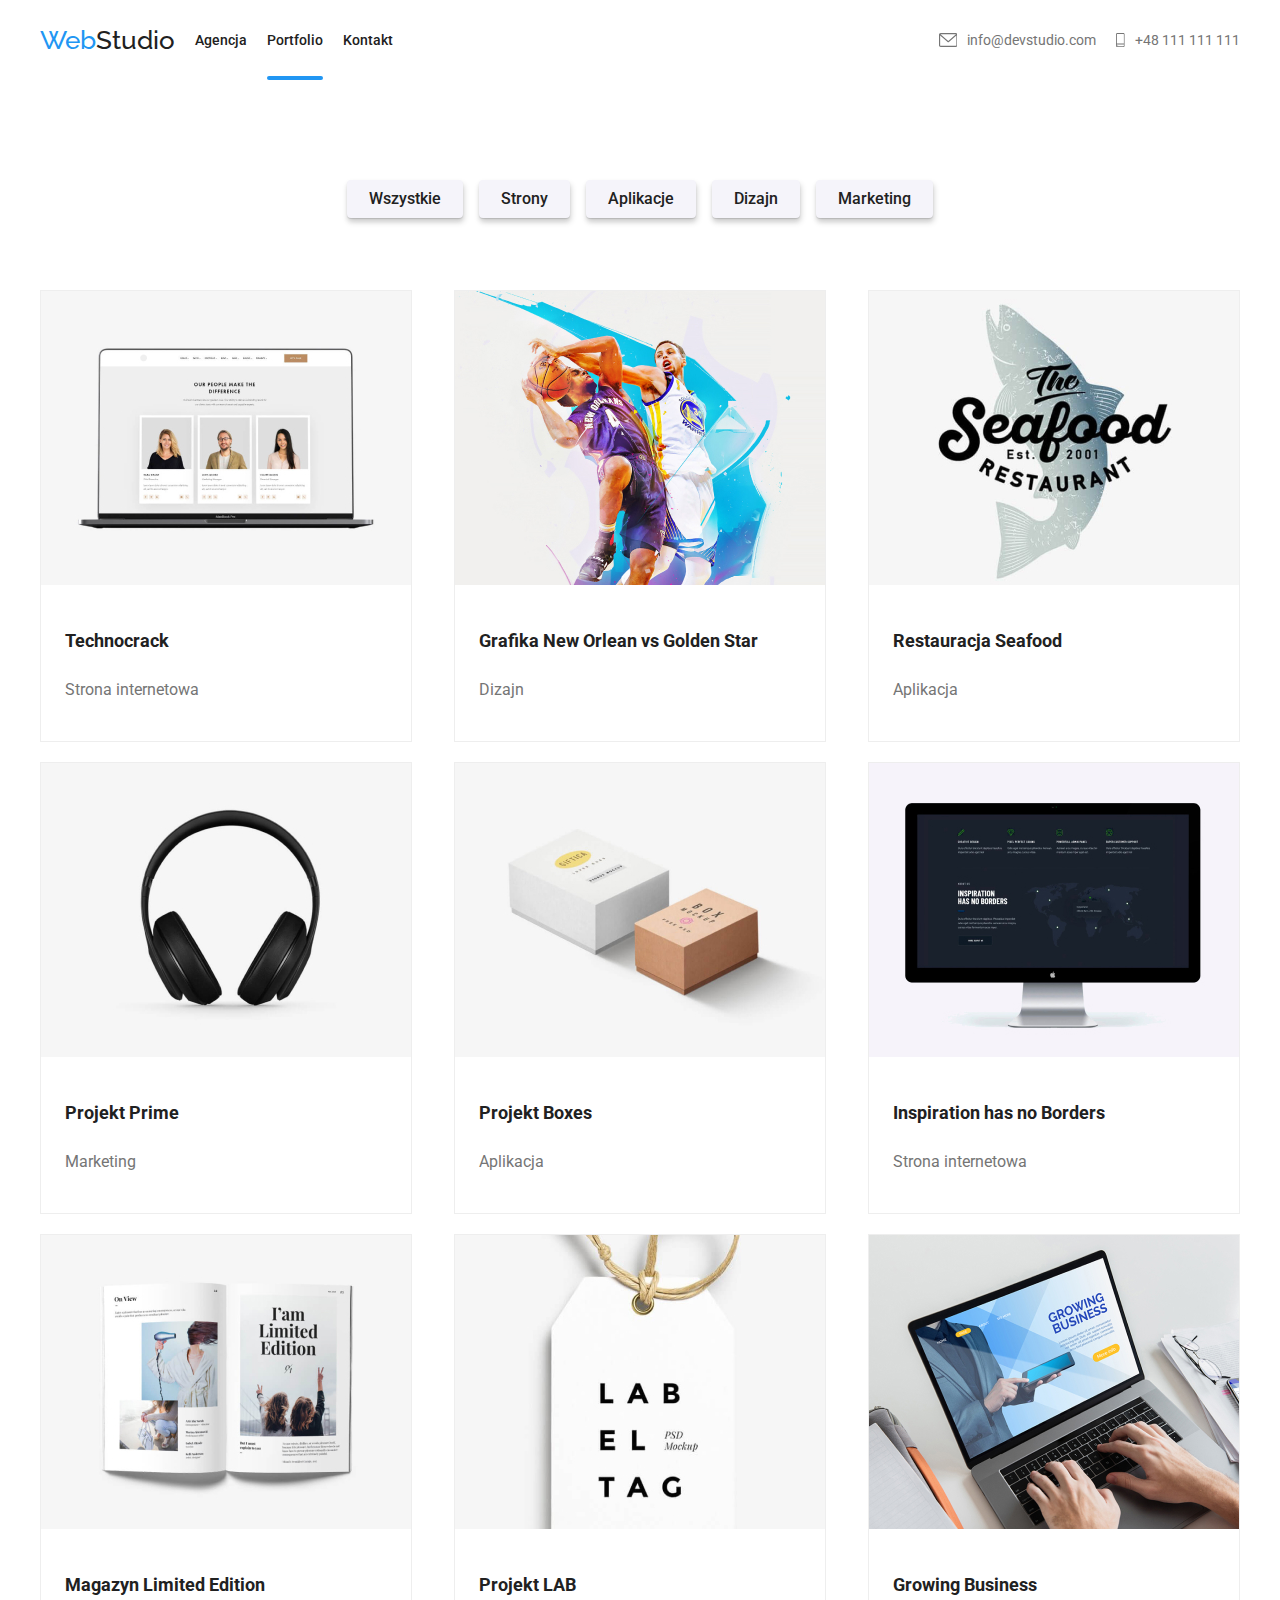
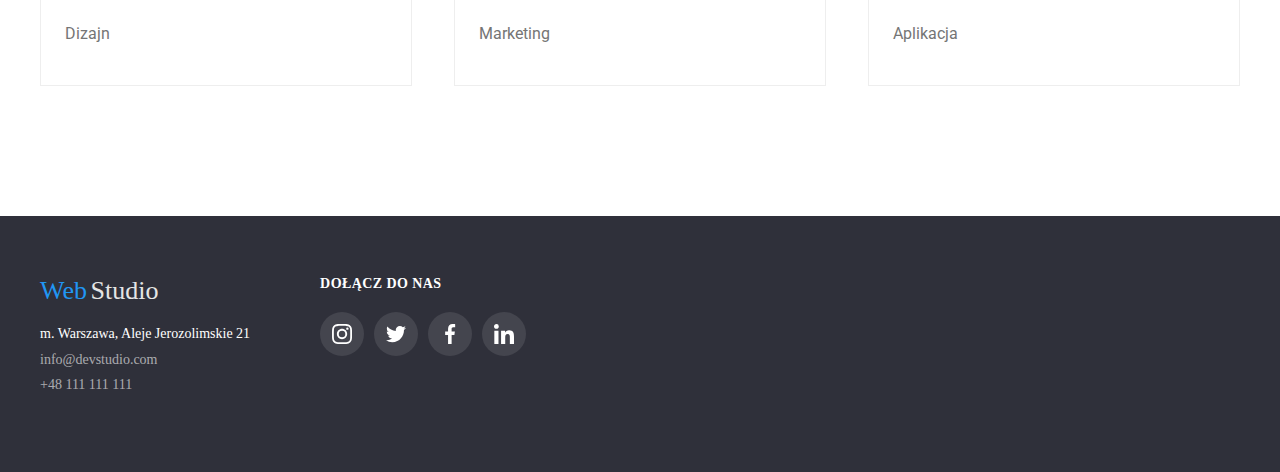
==== commit 5254af07: "Praca domowa 5" ====
--- a/portfolio.html
+++ b/portfolio.html
@@ -1,299 +1,317 @@
 <!DOCTYPE html>
 <html lang="pl">
-  <head>
+<head>
     <title>Zadanie domowe studentów GOIT Polska</title>
-    <meta charset="utf-8" />
-    <meta name="description" content="Zadanie domowe studentów #1" />
+    <meta charset="utf-8"/>
+    <meta name="description" content="Zadanie domowe studentów #1"/>
     <link
-      rel="stylesheet"
-      href="https://cdn.jsdelivr.net/npm/modern-normalize@1.1.0/modern-normalize.css"
+            rel="stylesheet"
+            href="https://cdn.jsdelivr.net/npm/modern-normalize@1.1.0/modern-normalize.css"
     />
-    <link rel="stylesheet" href="./css/styles.css" />
-    <link rel="preconnect" href="https://fonts.googleapis.com" />
-    <link rel="preconnect" href="https://fonts.gstatic.com" crossorigin />
+    <link rel="stylesheet" href="./css/styles.css"/>
+    <link rel="preconnect" href="https://fonts.googleapis.com"/>
+    <link rel="preconnect" href="https://fonts.gstatic.com" crossorigin/>
     <link
-      href="https://fonts.googleapis.com/css2?family=Raleway:wght@700&family=Roboto:wght@400;500;700;900&display=swap"
-      rel="stylesheet"
+            href="https://fonts.googleapis.com/css2?family=Raleway:wght@700&family=Roboto:wght@400;500;700;900&display=swap"
+            rel="stylesheet"
     />
-  </head>
-  <body>
-    <header class="header-elements">
-      <nav class="nav-wrapper container">
+</head>
+<body>
+<header class="header-elements">
+    <nav class="nav-wrapper container">
         <ul class="nav-links">
-          <li>
-            <a class="nav-logo" href="./index.html">
-              <span class="web-color">Web</span>Studio
-            </a>
-          </li>
-          <li>
-            <a class="nav-menu" href="">Agencja</a>
-          </li>
-          <li>
-            <a class="nav-menu" href="./portfolio.html">Portfolio</a>
-          </li>
-          <li>
-            <a class="nav-menu" href="">Kontakt</a>
-          </li>
+            <li>
+                <a class="nav-logo" href="./index.html">
+                    <span class="web-color">Web</span>Studio
+                </a>
+            </li>
+            <li>
+                <a class="nav-menu" href="">Agencja</a>
+            </li>
+            <li>
+                <a class="nav-menu active" href="./portfolio.html">Portfolio</a>
+            </li>
+            <li>
+                <a class="nav-menu" href="">Kontakt</a>
+            </li>
         </ul>
         <div class="nav-separator"></div>
         <ul>
-          <div class="nav-box-contacts">
-            <li>
-              <a class="nav-contacts" href="mailto:info@devstudio.com">
-                <svg class="icon icon-envelope">
-                  <use xlink:href="./images/icons.svg#icon-envelope"></use>
-                </svg>
-                <span> info@devstudio.com </span>
-              </a>
-            </li>
-            <li>
-              <a class="nav-contacts" href="tel:+48 111 111 111">
-                <svg class="icon icon-smartphone">
-                  <use xlink:href="./images/icons.svg#icon-smartphone"></use>
-                </svg>
-                <span> +48 111 111 111 </span>
-              </a>
-            </li>
-          </div>
+            <div class="nav-box-contacts">
+                <li>
+                    <a class="nav-contacts" href="mailto:info@devstudio.com">
+                        <svg class="icon icon-envelope">
+                            <use xlink:href="./images/icons.svg#icon-envelope"></use>
+                        </svg>
+                        <span> info@devstudio.com </span>
+                    </a>
+                </li>
+                <li>
+                    <a class="nav-contacts" href="tel:+48 111 111 111">
+                        <svg class="icon icon-smartphone">
+                            <use xlink:href="./images/icons.svg#icon-smartphone"></use>
+                        </svg>
+                        <span> +48 111 111 111 </span>
+                    </a>
+                </li>
+            </div>
         </ul>
-      </nav>
-    </header>
-    <main>
-      <nav>
+    </nav>
+</header>
+<main>
+    <nav>
         <ul class="portfolio-button container">
-          <li>
-            <button class="portfolio-button-nav" type="button">
-              Wszystkie
-            </button>
-          </li>
-          <li>
-            <button class="portfolio-button-nav" type="button">Strony</button>
-          </li>
-          <li>
-            <button class="portfolio-button-nav" type="button">
-              Aplikacje
-            </button>
-          </li>
-          <li>
-            <button class="portfolio-button-nav" type="button">Dizajn</button>
-          </li>
-          <li>
-            <button class="portfolio-button-nav" type="button">
-              Marketing
-            </button>
-          </li>
+            <li>
+                <button class="portfolio-button-nav" type="button">
+                    Wszystkie
+                </button>
+            </li>
+            <li>
+                <button class="portfolio-button-nav" type="button">Strony</button>
+            </li>
+            <li>
+                <button class="portfolio-button-nav" type="button">
+                    Aplikacje
+                </button>
+            </li>
+            <li>
+                <button class="portfolio-button-nav" type="button">Dizajn</button>
+            </li>
+            <li>
+                <button class="portfolio-button-nav" type="button">
+                    Marketing
+                </button>
+            </li>
         </ul>
-      </nav>
-      <div class="about-all-projects container">
+    </nav>
+    <div class="about-all-projects container">
         <ul class="about-all-projects-list">
-          <li>
-            <figure>
-              <div class="about-projects-description">
-                <p>Technocrack jest popularną platformą wykorzystywaną do rozpowszechniania koronawirusa. Firmy wykorzystują tę platformę do celów szpiegowskich i ataków na niezabezpieczone serwery konkurencji</p>
-              </div>
-              <img
-                src="./images/img8.jpg"
-                alt="Technocrack"
-                width="370"
-                height="294"
-              />
-              <figcaption>
-                <p class="about-projects-title">Technocrack</p>
-                <p class="about-projects-type">Strona internetowa</p>
-              </figcaption>
-            </figure>
-          </li>
-          <li>
-            <figure>
-              <div class="about-projects-description">
-                <p>Technocrack jest popularną platformą wykorzystywaną do rozpowszechniania koronawirusa. Firmy wykorzystują tę platformę do celów szpiegowskich i ataków na niezabezpieczone serwery konkurencji</p>
-              </div>
-              <img
-                src="./images/img9.jpg"
-                alt="Grafika New Orlean vs Golden Star"
-                width="370"
-                height="294"
-              />
-              <figcaption>
-                <p class="about-projects-title">
-                  Grafika New Orlean vs Golden Star
-                </p>
-                <p class="about-projects-type">Dizajn</p>
-              </figcaption>
-            </figure>
-          </li>
-          <li>
-            <figure>
-              <div class="about-projects-description">
-                <p>Technocrack jest popularną platformą wykorzystywaną do rozpowszechniania koronawirusa. Firmy wykorzystują tę platformę do celów szpiegowskich i ataków na niezabezpieczone serwery konkurencji</p>
-              </div>
-              <img
-                src="./images/img10.jpg"
-                alt="Restauracja Seafood"
-                width="370"
-                height="294"
-              />
-              <figcaption>
-                <p class="about-projects-title">Restauracja Seafood</p>
-                <p class="about-projects-type">Aplikacja</p>
-              </figcaption>
-            </figure>
-          </li>
-          <li>
-            <figure>
-              <div class="about-projects-description">
-                <p>Technocrack jest popularną platformą wykorzystywaną do rozpowszechniania koronawirusa. Firmy wykorzystują tę platformę do celów szpiegowskich i ataków na niezabezpieczone serwery konkurencji</p>
-              </div>
-              <img
-                src="./images/img11.jpg"
-                alt="Projekt Prime"
-                width="370"
-                height="294"
-              />
-              <figcaption>
-                <p class="about-projects-title">Projekt Prime</p>
-                <p class="about-projects-type">Marketing</p>
-              </figcaption>
-            </figure>
-          </li>
-          <li>
-            <figure>
-              <div class="about-projects-description">
-                <p>Technocrack jest popularną platformą wykorzystywaną do rozpowszechniania koronawirusa. Firmy wykorzystują tę platformę do celów szpiegowskich i ataków na niezabezpieczone serwery konkurencji</p>
-              </div>
-              <img
-                src="./images/img12.jpg"
-                alt="Projekt Boxes"
-                width="370"
-                height="294"
-              />
-              <figcaption>
-  
-                <p class="about-projects-title">Projekt Boxes</p>
-                <p class="about-projects-type">Aplikacja</p>
-              </figcaption>
-            </figure>
-          </li>
-          <li>
-            <figure>
-              <div class="about-projects-description">
-                <p>Technocrack jest popularną platformą wykorzystywaną do rozpowszechniania koronawirusa. Firmy wykorzystują tę platformę do celów szpiegowskich i ataków na niezabezpieczone serwery konkurencji</p>
-              </div>
-              <img
-                src="./images/img13.jpg"
-                alt="Inspiration has no Borders"
-                width="370"
-                height="294"
-              />
-              <figcaption>
-                <p class="about-projects-title">Inspiration has no Borders</p>
-                <p class="about-projects-type">Strona internetowa</p>
-              </figcaption>
-            </figure>
-          </li>
-          <li>
-            <figure>
-              <div class="about-projects-description">
-                <p>Technocrack jest popularną platformą wykorzystywaną do rozpowszechniania koronawirusa. Firmy wykorzystują tę platformę do celów szpiegowskich i ataków na niezabezpieczone serwery konkurencji</p>
-              </div>
-              <img
-                src="./images/img14.jpg"
-                alt="Magazyn Limited Edition"
-                width="370"
-                height="294"
-              />
-              <figcaption>
-
-                <p class="about-projects-title">Magazyn Limited Edition</p>
-                <p class="about-projects-type">Dizajn</p>
-              </figcaption>
-            </figure>
-          </li>
-          <li>
-            <figure>
-              <div class="about-projects-description">
-                <p>Technocrack jest popularną platformą wykorzystywaną do rozpowszechniania koronawirusa. Firmy wykorzystują tę platformę do celów szpiegowskich i ataków na niezabezpieczone serwery konkurencji</p>
-              </div>
-              <img
-                src="./images/img15.jpg"
-                alt="Projekt LAB"
-                width="370"
-                height="294"
-              />
-              <figcaption>
-                <p class="about-projects-title">Projekt LAB</p>
-                <p class="about-projects-type">Marketing</p>
-              </figcaption>
-            </figure>
-          </li>
-          <li>
-            <figure>
-              <div class="about-projects-description">
-                <p>Technocrack jest popularną platformą wykorzystywaną do rozpowszechniania koronawirusa. Firmy wykorzystują tę platformę do celów szpiegowskich i ataków na niezabezpieczone serwery konkurencji</p>
-              </div>
-              <img
-                src="./images/img16.jpg"
-                alt="Growing Business"
-                width="370"
-                height="294"
-              />
-              <figcaption>
-
-                <p class="about-projects-title">Growing Business</p>
-                <p class="about-projects-type">Aplikacja</p>
-              </figcaption>
-            </figure>
-          </li>
+            <li>
+                <figure>
+                    <div class="about-projects-description">
+                        <p>Technocrack jest popularną platformą wykorzystywaną do rozpowszechniania koronawirusa. Firmy
+                            wykorzystują tę platformę do celów szpiegowskich i ataków na niezabezpieczone serwery
+                            konkurencji</p>
+                    </div>
+                    <img
+                            src="./images/img8.jpg"
+                            alt="Technocrack"
+                            width="370"
+                            height="294"
+                    />
+                    <figcaption>
+                        <p class="about-projects-title">Technocrack</p>
+                        <p class="about-projects-type">Strona internetowa</p>
+                    </figcaption>
+                </figure>
+            </li>
+            <li>
+                <figure>
+                    <div class="about-projects-description">
+                        <p>Technocrack jest popularną platformą wykorzystywaną do rozpowszechniania koronawirusa. Firmy
+                            wykorzystują tę platformę do celów szpiegowskich i ataków na niezabezpieczone serwery
+                            konkurencji</p>
+                    </div>
+                    <img
+                            src="./images/img9.jpg"
+                            alt="Grafika New Orlean vs Golden Star"
+                            width="370"
+                            height="294"
+                    />
+                    <figcaption>
+                        <p class="about-projects-title">
+                            Grafika New Orlean vs Golden Star
+                        </p>
+                        <p class="about-projects-type">Dizajn</p>
+                    </figcaption>
+                </figure>
+            </li>
+            <li>
+                <figure>
+                    <div class="about-projects-description">
+                        <p>Technocrack jest popularną platformą wykorzystywaną do rozpowszechniania koronawirusa. Firmy
+                            wykorzystują tę platformę do celów szpiegowskich i ataków na niezabezpieczone serwery
+                            konkurencji</p>
+                    </div>
+                    <img
+                            src="./images/img10.jpg"
+                            alt="Restauracja Seafood"
+                            width="370"
+                            height="294"
+                    />
+                    <figcaption>
+                        <p class="about-projects-title">Restauracja Seafood</p>
+                        <p class="about-projects-type">Aplikacja</p>
+                    </figcaption>
+                </figure>
+            </li>
+            <li>
+                <figure>
+                    <div class="about-projects-description">
+                        <p>Technocrack jest popularną platformą wykorzystywaną do rozpowszechniania koronawirusa. Firmy
+                            wykorzystują tę platformę do celów szpiegowskich i ataków na niezabezpieczone serwery
+                            konkurencji</p>
+                    </div>
+                    <img
+                            src="./images/img11.jpg"
+                            alt="Projekt Prime"
+                            width="370"
+                            height="294"
+                    />
+                    <figcaption>
+                        <p class="about-projects-title">Projekt Prime</p>
+                        <p class="about-projects-type">Marketing</p>
+                    </figcaption>
+                </figure>
+            </li>
+            <li>
+                <figure>
+                    <div class="about-projects-description">
+                        <p>Technocrack jest popularną platformą wykorzystywaną do rozpowszechniania koronawirusa. Firmy
+                            wykorzystują tę platformę do celów szpiegowskich i ataków na niezabezpieczone serwery
+                            konkurencji</p>
+                    </div>
+                    <img
+                            src="./images/img12.jpg"
+                            alt="Projekt Boxes"
+                            width="370"
+                            height="294"
+                    />
+                    <figcaption>
+                        
+                        <p class="about-projects-title">Projekt Boxes</p>
+                        <p class="about-projects-type">Aplikacja</p>
+                    </figcaption>
+                </figure>
+            </li>
+            <li>
+                <figure>
+                    <div class="about-projects-description">
+                        <p>Technocrack jest popularną platformą wykorzystywaną do rozpowszechniania koronawirusa. Firmy
+                            wykorzystują tę platformę do celów szpiegowskich i ataków na niezabezpieczone serwery
+                            konkurencji</p>
+                    </div>
+                    <img
+                            src="./images/img13.jpg"
+                            alt="Inspiration has no Borders"
+                            width="370"
+                            height="294"
+                    />
+                    <figcaption>
+                        <p class="about-projects-title">Inspiration has no Borders</p>
+                        <p class="about-projects-type">Strona internetowa</p>
+                    </figcaption>
+                </figure>
+            </li>
+            <li>
+                <figure>
+                    <div class="about-projects-description">
+                        <p>Technocrack jest popularną platformą wykorzystywaną do rozpowszechniania koronawirusa. Firmy
+                            wykorzystują tę platformę do celów szpiegowskich i ataków na niezabezpieczone serwery
+                            konkurencji</p>
+                    </div>
+                    <img
+                            src="./images/img14.jpg"
+                            alt="Magazyn Limited Edition"
+                            width="370"
+                            height="294"
+                    />
+                    <figcaption>
+                        
+                        <p class="about-projects-title">Magazyn Limited Edition</p>
+                        <p class="about-projects-type">Dizajn</p>
+                    </figcaption>
+                </figure>
+            </li>
+            <li>
+                <figure>
+                    <div class="about-projects-description">
+                        <p>Technocrack jest popularną platformą wykorzystywaną do rozpowszechniania koronawirusa. Firmy
+                            wykorzystują tę platformę do celów szpiegowskich i ataków na niezabezpieczone serwery
+                            konkurencji</p>
+                    </div>
+                    <img
+                            src="./images/img15.jpg"
+                            alt="Projekt LAB"
+                            width="370"
+                            height="294"
+                    />
+                    <figcaption>
+                        <p class="about-projects-title">Projekt LAB</p>
+                        <p class="about-projects-type">Marketing</p>
+                    </figcaption>
+                </figure>
+            </li>
+            <li>
+                <figure>
+                    <div class="about-projects-description">
+                        <p>Technocrack jest popularną platformą wykorzystywaną do rozpowszechniania koronawirusa. Firmy
+                            wykorzystują tę platformę do celów szpiegowskich i ataków na niezabezpieczone serwery
+                            konkurencji</p>
+                    </div>
+                    <img
+                            src="./images/img16.jpg"
+                            alt="Growing Business"
+                            width="370"
+                            height="294"
+                    />
+                    <figcaption>
+                        
+                        <p class="about-projects-title">Growing Business</p>
+                        <p class="about-projects-type">Aplikacja</p>
+                    </figcaption>
+                </figure>
+            </li>
         </ul>
-      </div>
-    </main>
-    <footer class="footer">
-      <div class="container">
+    </div>
+</main>
+<footer class="footer">
+    <div class="container">
         <div class="footer-contact">
-          <div>
-            <div class="footer-color-container">
-              <span class="footer-color-web">Web</span>
-              <span class="footer-color-studio">Studio</span>
+            <div>
+                <div class="footer-color-container">
+                    <span class="footer-color-web">Web</span>
+                    <span class="footer-color-studio">Studio</span>
+                </div>
+                <div>
+                    <address>
+                        <p class="footer-adress">m. Warszawa, Aleje Jerozolimskie 21</p>
+                        <a class="footer-contact" href="mailto:info@devstudio.com">
+                            info@devstudio.com
+                        </a>
+                        <a class="footer-contact" href="tel:+48 111 111 111"
+                        >+48 111 111 111</a
+                        >
+                    </address>
+                </div>
             </div>
-            <div>
-              <address>
-                <p class="footer-adress">m. Warszawa, Aleje Jerozolimskie 21</p>
-                <a class="footer-contact" href="mailto:info@devstudio.com">
-                  info@devstudio.com
-                </a>
-                <a class="footer-contact" href="tel:+48 111 111 111"
-                  >+48 111 111 111</a
-                >
-              </address>
+            <div class="footer-box-socialmedia">
+                <span>Dołącz do nas</span>
+                <ul class="footer-socialmedia-wrapper">
+                    <li>
+                        <svg class="icon icon-instagram-2">
+                            <use xlink:href="./images/icons.svg#icon-instagram-2"></use>
+                        </svg>
+                    </li>
+                    <li>
+                        <svg class="icon icon-twitter-1">
+                            <use xlink:href="./images/icons.svg#icon-twitter-1"></use>
+                        </svg>
+                    </li>
+                    <li>
+                        <svg class="icon icon-facebook-1">
+                            <use xlink:href="./images/icons.svg#icon-facebook-1"></use>
+                        </svg>
+                    </li>
+                    <li>
+                        <svg class="icon icon-linkedin-1">
+                            <use xlink:href="./images/icons.svg#icon-linkedin-1"></use>
+                        </svg>
+                    </li>
+                </ul>
             </div>
-          </div>
-          <div class="footer-box-socialmedia">
-            <span>Dołącz do nas</span>
-            <ul class="footer-socialmedia-wrapper">
-              <li>
-                <svg class="icon icon-instagram-2">
-                  <use xlink:href="./images/icons.svg#icon-instagram-2"></use>
-                </svg>
-              </li>
-              <li>
-                <svg class="icon icon-twitter-1">
-                  <use xlink:href="./images/icons.svg#icon-twitter-1"></use>
-                </svg>
-              </li>
-              <li>
-                <svg class="icon icon-facebook-1">
-                  <use xlink:href="./images/icons.svg#icon-facebook-1"></use>
-                </svg>
-              </li>
-              <li>
-                <svg class="icon icon-linkedin-1">
-                  <use xlink:href="./images/icons.svg#icon-linkedin-1"></use>
-                </svg>
-              </li>
-            </ul>
-          </div>
         </div>
-      </div>
-    </footer>
-  </body>
+    </div>
+</footer>
+</body>
 </html>
--- a/css/styles.css
+++ b/css/styles.css
@@ -1,666 +1,761 @@
 :root {
-  --light-blue: #2196f3;
-  --grey: #757575;
-  --black: #212121;
-  --white: #e5e5e5;
-  --main-banner: #2f303a;
-  --white-main-banner: #ffffff;
-  --white-transparent: rgba(255, 255, 255, 0.6);
-  --white-transparent-background: rgba(255, 255, 255, 0.1);
-  --grey-transparent-background: rgba(47, 48, 58, 0.8);
-  --blue-transparent-background: rgba(33, 150, 243, 0.9);
-  --grey-transparent-background-all: rgba(0, 0, 0, 0.2);
-  --black-banner-background: rgba(47, 48, 58, 0.4);
-  --portfolio-button: #f5f4fa;
-  --social-icon: #afb1b8;
-  --flex-gap: 1.25rem;
-  --social-icons-gap: 10px;
-  --button-radius: 4px;
-  --cubic-bezier: cubic-bezier(0.4, 0, 0.2, 1);
-}
+    --light-blue: #2196f3;
+    --grey: #757575;
+    --black: #212121;
+    --white: #e5e5e5;
+    --main-banner: #2f303a;
+    --white-main-banner: #ffffff;
+    --white-transparent: rgba(255, 255, 255, 0.6);
+    --white-transparent-background: rgba(255, 255, 255, 0.1);
+    --grey-transparent-background: rgba(47, 48, 58, 0.8);
+    --blue-transparent-background: rgba(33, 150, 243, 0.9);
+    --grey-transparent-background-all: rgba(0, 0, 0, 0.2);
+    --black-banner-background: rgba(47, 48, 58, 0.4);
+    --portfolio-button: #f5f4fa;
+    --social-icon: #afb1b8;
+    --flex-gap: 1.25rem;
+    --social-icons-gap: 10px;
+    --button-radius: 4px;
+    --cubic-bezier: cubic-bezier(0.4, 0, 0.2, 1);
+}
+
 body {
-  color: var(--grey);
-  background-color: var(--white-main-banner);
-  margin: 0;
-  padding: 0;
-  font-family: "Roboto", sans-serif;
-}
+    color: var(--grey);
+    background-color: var(--white-main-banner);
+    margin: 0;
+    padding: 0;
+    font-family: "Roboto", sans-serif;
+}
+
 .container {
-  margin: 0 auto;
-  width: 1200px;
-}
+    margin: 0 auto;
+    width: 1200px;
+}
+
 .section {
-  padding: 94px 0;
+    padding: 94px 0;
+}
+
+.active::after {
+    display: block;
+    content: "";
+    position: absolute;
+    width: 100%;
+    height: 4px;
+    background-color: var(--light-blue);
+    border-radius: 2px;
+    bottom: 0;
 }
 .header-elements {
-  background-color: var(--white-main-banner);
-  line-height: 1.17;
-  box-sizing: border-box;
-  width: 100%;
-  display: block;
-  height: 80px;
-}
+    background-color: var(--white-main-banner);
+    line-height: 1.17;
+    box-sizing: border-box;
+    width: 100%;
+    display: block;
+    height: 80px;
+}
+
 .nav-links a {
-  color: var(--black);
-}
+    color: var(--black);
+}
+
 .nav-links {
-  font-size: 14px;
-  text-decoration: none;
-  box-sizing: border-box;
-  list-style: none;
-  padding: 0;
-  display: flex;
-  gap: var(--flex-gap);
-  justify-content: space-around;
-  align-items: center;
-  height: 100%;
-  position: relative;
-}
+    font-size: 14px;
+    text-decoration: none;
+    box-sizing: border-box;
+    list-style: none;
+    padding: 0;
+    display: flex;
+    gap: var(--flex-gap);
+    justify-content: space-around;
+    align-items: center;
+    height: 100%;
+    position: relative;
+}
+
 .nav-links li {
-  position: relative;
-  height: 100%;
-  display: flex;
-  align-items: center;
-  justify-content: center;
-}
+    position: relative;
+    height: 100%;
+    display: flex;
+    align-items: center;
+    justify-content: center;
+}
+
 .nav-logo {
-  font-size: 26px;
-  font-family: Raleway, serif;
-  text-decoration: none;
-}
+    font-size: 26px;
+    font-family: Raleway, serif;
+    text-decoration: none;
+}
+
 .nav-menu {
-  text-decoration: none;
-  font-size: 14px;
-}
+    text-decoration: none;
+    font-size: 14px;
+}
+
 .nav-menu:hover:after {
-  display: block;
-  content: "";
-  position: absolute;
-  width: 100%;
-  height: 4px;
-  background-color: var(--light-blue);
-  border-radius: 2px;
-  bottom: 0;
-  text-align: center;
-}
+    display: block;
+    content: "";
+    position: absolute;
+    width: 100%;
+    height: 4px;
+    background-color: var(--light-blue);
+    border-radius: 2px;
+    bottom: 0;
+    text-align: center;
+}
+
 .nav-menu,
 .nav-links {
-  font-weight: 500;
-  transition: color 250ms var(--cubic-bezier);
-}
+    font-weight: 500;
+    transition: color 250ms var(--cubic-bezier);
+}
+
 .nav-links a:hover,
 .nav-links a:focus,
 .nav-contacts:hover,
 .nav-contacts:focus {
-  color: var(--light-blue);
+    color: var(--light-blue);
 }
 
 .nav-contacts:hover path,
 .nav-contacts:focus path {
-  fill: var(--light-blue);
+    fill: var(--light-blue);
 }
 
 .nav-contacts path {
-  fill: var(--grey);
+    fill: var(--grey);
 }
 
 .web-color {
-  color: var(--light-blue);
-}
+    color: var(--light-blue);
+}
+
 .nav-contacts {
-  color: var(--grey);
-  text-decoration: none;
-  font-size: 14px;
-  box-sizing: border-box;
-  display: flex;
-  justify-content: flex-start;
-  align-items: flex-start;
-  transition: color 250ms var(--cubic-bezier);
+    color: var(--grey);
+    text-decoration: none;
+    font-size: 14px;
+    box-sizing: border-box;
+    display: flex;
+    justify-content: flex-start;
+    align-items: flex-start;
+    transition: color 250ms var(--cubic-bezier);
 }
 
 .nav-contacts > svg {
-  margin-right: 10px;
-  height: 1rem;
+    margin-right: 10px;
+    height: 1rem;
 }
 
 .main-banner {
-  color: var(--white-main-banner);
-  background: url("../images/Img17.jpg") no-repeat 50% 50% / cover;
-  text-align: center;
-  box-sizing: border-box;
+    color: var(--white-main-banner);
+    background: url("../images/Img17.jpg") no-repeat 50% 50% / cover;
+    text-align: center;
+    box-sizing: border-box;
 }
 
 .main-banner-gradient {
-  background-color: var(--black-banner-background);
-  padding: 200px 0;
-}
+    background-color: var(--black-banner-background);
+    padding: 200px 0;
+}
+
 .main-banner > h1 {
-  font-size: 44px;
-  font-weight: 900;
-  line-height: 1.36;
-  text-align: center;
-  text-transform: uppercase;
-}
+    font-size: 44px;
+    font-weight: 900;
+    line-height: 1.36;
+    text-align: center;
+    text-transform: uppercase;
+}
+
 .main-banner-description {
-  line-height: 1.36;
-  font-weight: 900;
-  text-transform: uppercase;
-  font-size: 44px;
-  text-align: center;
-  width: 696px;
-  margin: 0 auto 30px auto;
-  letter-spacing: 0.06em;
-}
+    line-height: 1.36;
+    font-weight: 900;
+    text-transform: uppercase;
+    font-size: 44px;
+    text-align: center;
+    width: 696px;
+    margin: 0 auto 30px auto;
+    letter-spacing: 0.06em;
+}
+
 .backdrop {
-  background-color: var(--grey-transparent-background-all);
-  position: fixed;
-  z-index: 3;
-  width: 100%;
-  height: 100%;
-  top: 0;
-  left: 0;
-  margin: 0;
-  padding: 0;
-  display: flex;
-  align-items: center;
-  justify-content: center;
-  transition: visibility, opacity;
-  transition-duration: 250ms;
-  transition-timing-function: linear;
-}
+    background-color: var(--grey-transparent-background-all);
+    position: fixed;
+    z-index: 3;
+    width: 100%;
+    height: 100%;
+    top: 0;
+    left: 0;
+    margin: 0;
+    padding: 0;
+    display: flex;
+    align-items: center;
+    justify-content: center;
+    transition: visibility, opacity;
+    transition-duration: 250ms;
+    transition-timing-function: linear;
+}
+
 .backdrop.is-hidden {
-  position: absolute;
-  opacity: 0;
-  pointer-events: none;
-  visibility: hidden;
-}
+    position: absolute;
+    opacity: 0;
+    pointer-events: none;
+    visibility: hidden;
+}
+
 .is-hidden .modal-box {
-  transform: scale(0);
-}
+    transform: scale(0);
+}
+
 .modal-box {
-  height: 581px;
-  width: 528px;
-  border-radius: 4px;
-  background-color: rgba(255, 255, 255, 1);
-  display: flex;
-  justify-content: flex-end;
-  position: relative;
-  z-index: 1;
-  transition: transform;
-  transform: scale(1);
-  transition-duration: 250ms;
-  transition-timing-function: linear;
-}
+    height: 581px;
+    width: 528px;
+    border-radius: 4px;
+    background-color: rgba(255, 255, 255, 1);
+    display: flex;
+    justify-content: flex-end;
+    position: relative;
+    z-index: 1;
+    transition: transform;
+    transform: scale(1);
+    transition-duration: 250ms;
+    transition-timing-function: linear;
+}
+
 .button-close {
-  background-color: rgba(255, 255, 255, 1);
-  width: 30px;
-  height: 30px;
-  border-radius: 50%;
-  border: 1px solid rgba(0, 0, 0, 0.1);
-  color: rgba(0, 0, 0, 1);
-  cursor: pointer;
-  margin-top: 8px;
-  margin-right: 8px;
-  box-sizing: border-box;
-}
+    background-color: rgba(255, 255, 255, 1);
+    width: 30px;
+    height: 30px;
+    border-radius: 50%;
+    border: 1px solid rgba(0, 0, 0, 0.1);
+    color: rgba(0, 0, 0, 1);
+    cursor: pointer;
+    margin-top: 8px;
+    margin-right: 8px;
+    box-sizing: border-box;
+}
+
 .button-main {
-  color: var(--white-main-banner);
-  background-color: var(--light-blue);
-  font-size: 16px;
-  line-height: 1.875;
-  padding: 10px 42px;
-  font-weight: 700;
-  letter-spacing: 0.06em;
-  border: 0;
-  outline: none;
-  cursor: pointer;
-  border-radius: var(--button-radius);
-}
+    color: var(--white-main-banner);
+    background-color: var(--light-blue);
+    font-size: 16px;
+    line-height: 1.875;
+    padding: 10px 42px;
+    font-weight: 700;
+    letter-spacing: 0.06em;
+    border: 0;
+    outline: none;
+    cursor: pointer;
+    border-radius: var(--button-radius);
+}
+
 .button-main-open {
-  background-color: var(--white-main-banner);
-  display: flex;
-  align-items: flex-start;
-  justify-content: flex-start;
-  margin: 8px;
-  padding: 0;
-  height: 30px;
-  width: 30px;
-  cursor: pointer;
-  outline: 0;
-  border: none;
-}
+    background-color: var(--white-main-banner);
+    display: flex;
+    align-items: flex-start;
+    justify-content: flex-start;
+    margin: 8px;
+    padding: 0;
+    height: 30px;
+    width: 30px;
+    cursor: pointer;
+    outline: 0;
+    border: none;
+}
+
 .button-main-open > svg {
-  top: 8px;
-  right: 8px;
-  width: 30px;
-  height: 30px;
-}
+    top: 8px;
+    right: 8px;
+    width: 30px;
+    height: 30px;
+}
+
 .main-description-wrapper {
-  padding-top: 94px;
-}
+    padding-top: 94px;
+}
+
 .main-description-box {
-  list-style: none;
-  display: flex;
-  justify-content: flex-start;
-  padding: 0;
-  margin: 0;
-  gap: var(--flex-gap);
-}
+    list-style: none;
+    display: flex;
+    justify-content: flex-start;
+    padding: 0;
+    margin: 0;
+    gap: var(--flex-gap);
+}
+
 .main-description {
-  font-size: 14px;
-  text-align: justify;
-  box-sizing: border-box;
-}
+    font-size: 14px;
+    text-align: justify;
+    box-sizing: border-box;
+}
+
 .main-description-icon-container {
-  padding: 25px 0;
-  margin-bottom: 30px;
-  background-color: var(--portfolio-button);
-  border-radius: var(--button-radius);
-  text-align: center;
-}
+    padding: 25px 0;
+    margin-bottom: 30px;
+    background-color: var(--portfolio-button);
+    border-radius: var(--button-radius);
+    text-align: center;
+}
+
 .main-description-icon-container > svg {
-  height: 70px;
-  width: 70px;
-}
+    height: 70px;
+    width: 70px;
+}
+
 .main-description-title {
-  color: black;
-  font-size: 14px;
-  line-height: 1.17;
-}
+    color: black;
+    font-size: 14px;
+    line-height: 1.17;
+}
+
 .main-description-text {
-  line-height: 1.71;
-}
+    line-height: 1.71;
+}
+
 .section-headline {
-  color: var(--black);
-  font-size: 36px;
-  font-weight: 700;
-  text-align: center;
-  line-height: 1.17;
-  box-sizing: border-box;
-  margin-bottom: 50px;
-  padding: 0;
-  margin-top: 0;
-}
+    color: var(--black);
+    font-size: 36px;
+    font-weight: 700;
+    text-align: center;
+    line-height: 1.17;
+    box-sizing: border-box;
+    margin-bottom: 50px;
+    padding: 0;
+    margin-top: 0;
+}
+
 .section-background {
-  background-color: var(--portfolio-button);
-}
+    background-color: var(--portfolio-button);
+}
+
 .section-working-kind {
-  display: flex;
-  justify-content: space-between;
-  align-items: center;
-  list-style: none;
-  padding: 0;
-}
+    display: flex;
+    justify-content: space-between;
+    align-items: center;
+    list-style: none;
+    padding: 0;
+}
+
 .section-working-kind figure {
-  position: relative;
-  margin: 0;
-  height: 294px;
-}
+    position: relative;
+    margin: 0;
+    height: 294px;
+}
+
 .section-working-kind figcaption {
-  color: var(--white-main-banner);
-  background-color: var(--grey-transparent-background);
-  position: absolute;
-  bottom: 0;
-  text-transform: uppercase;
-  width: 100%;
-}
+    color: var(--white-main-banner);
+    background-color: var(--grey-transparent-background);
+    position: absolute;
+    bottom: 0;
+    text-transform: uppercase;
+    width: 100%;
+}
+
 .section-working-kind figcaption p {
-  font-size: 14px;
-  font-weight: 700;
-  text-align: center;
-  padding: 27px 0;
-  margin: 0;
-}
+    font-size: 14px;
+    font-weight: 700;
+    text-align: center;
+    padding: 27px 0;
+    margin: 0;
+}
+
 .about-us {
-  display: flex;
-  justify-content: space-between;
-  align-items: center;
-  list-style: none;
-  padding: 0;
-}
+    display: flex;
+    justify-content: space-between;
+    align-items: center;
+    list-style: none;
+    padding: 0;
+}
+
 .about-us > li {
-  box-shadow: 0 1px 3px rgba(0, 0, 0, 0.12), 0 1px 1px rgba(0, 0, 0, 0.14),
+    box-shadow: 0 1px 3px rgba(0, 0, 0, 0.12), 0 1px 1px rgba(0, 0, 0, 0.14),
     0 2px 1px rgba(0, 0, 0, 0.2);
-  border-radius: 0 0 4px 4px;
-}
+    border-radius: 0 0 4px 4px;
+}
+
 .about-us figure {
-  margin: 0;
-  background-color: var(--white-main-banner);
-}
+    margin: 0;
+    background-color: var(--white-main-banner);
+}
+
 .about-us figcaption {
-  padding: 30px 0;
-}
+    padding: 30px 0;
+}
+
 .about-us-socialmedia {
-  padding-bottom: 30px;
-}
+    padding-bottom: 30px;
+}
+
 .socialmedia-wrapper {
-  list-style: none;
-  padding: 0;
-  display: flex;
-  justify-content: center;
-  align-items: center;
-  flex-wrap: nowrap;
-  gap: var(--social-icons-gap);
-}
+    list-style: none;
+    padding: 0;
+    display: flex;
+    justify-content: center;
+    align-items: center;
+    flex-wrap: nowrap;
+    gap: var(--social-icons-gap);
+}
+
 .socialmedia-wrapper > li {
-  border-radius: 50%;
-  text-align: center;
-  width: 44px;
-  height: 44px;
-  padding: 12px;
-  cursor: pointer;
-  transition: color, background-color 250ms var(--cubic-bezier);
-}
+    border-radius: 50%;
+    text-align: center;
+    width: 44px;
+    height: 44px;
+    padding: 12px;
+    cursor: pointer;
+    transition: color, background-color 250ms var(--cubic-bezier);
+}
+
 .socialmedia-wrapper > li:hover,
 .socialmedia-wrapper > li:focus {
-  background-color: var(--light-blue);
+    background-color: var(--light-blue);
 }
 
 .socialmedia-wrapper > li,
 .socialmedia-wrapper > li {
-  box-sizing: border-box;
-  color: var(--social-icon);
+    box-sizing: border-box;
+    color: var(--social-icon);
 }
 
 .socialmedia-wrapper > li:hover,
 .socialmedia-wrapper > li:focus {
-  color: var(--white-main-banner);
-}
+    color: var(--white-main-banner);
+}
+
 .about-us-socialmedia svg {
-  width: 20px;
-  height: 20px;
-}
+    width: 20px;
+    height: 20px;
+}
+
 .about-name {
-  color: var(--black);
-  font-weight: 500;
-  text-align: center;
-  margin-bottom: 10px;
-}
+    color: var(--black);
+    font-weight: 500;
+    text-align: center;
+    margin-bottom: 10px;
+}
+
 .about-position {
-  text-align: center;
-}
+    text-align: center;
+}
+
 .about-name,
 .about-position {
-  line-height: 1.17;
-  margin: 0;
-  font-size: 16px;
-}
+    line-height: 1.17;
+    margin: 0;
+    font-size: 16px;
+}
+
 .portfolio-button {
-  font-size: 16px;
-  line-height: 1.625;
-  list-style: none;
-  display: flex;
-  justify-content: center;
-  align-items: flex-start;
-  gap: 1rem;
-  border: 0;
-  outline: 0;
-  margin-top: 100px;
-  margin-bottom: 56px;
-  padding: 0;
-}
+    font-size: 16px;
+    line-height: 1.625;
+    list-style: none;
+    display: flex;
+    justify-content: center;
+    align-items: flex-start;
+    gap: 1rem;
+    border: 0;
+    outline: 0;
+    margin-top: 100px;
+    margin-bottom: 56px;
+    padding: 0;
+}
+
 .portfolio-button-nav {
-  color: var(--black);
-  background-color: var(--portfolio-button);
-  font-size: 16px;
-  line-height: 1.625;
-  font-weight: 500;
-  outline: none;
-  border: 0;
-  border-radius: var(--button-radius);
-  padding: 6px 22px;
-  cursor: pointer;
-  box-shadow: 0 1px 1px rgba(0, 0, 0, 0.12), 0 4px 4px rgba(0, 0, 0, 0.06),
+    color: var(--black);
+    background-color: var(--portfolio-button);
+    font-size: 16px;
+    line-height: 1.625;
+    font-weight: 500;
+    outline: none;
+    border: 0;
+    border-radius: var(--button-radius);
+    padding: 6px 22px;
+    cursor: pointer;
+    box-shadow: 0 1px 1px rgba(0, 0, 0, 0.12), 0 4px 4px rgba(0, 0, 0, 0.06),
     1px 4px 6px rgba(0, 0, 0, 0.16);
-  transition: color, background-color 250ms var(--cubic-bezier);
-}
+    transition: color, background-color 250ms var(--cubic-bezier);
+}
+
 .portfolio-button-nav:hover,
 .portfolio-button-nav:focus {
-  color: var(--portfolio-button);
-  background-color: var(--light-blue);
-}
+    color: var(--portfolio-button);
+    background-color: var(--light-blue);
+}
+
 .about-projects-title {
-  font-weight: 700;
-  font-size: 18px;
-  color: var(--black);
-  line-height: 2;
-  margin-bottom: 4px;
-}
+    font-weight: 700;
+    font-size: 18px;
+    color: var(--black);
+    line-height: 2;
+    margin-bottom: 4px;
+}
+
 .about-projects-type {
-  font-size: 16px;
-  line-height: 1.875;
-}
+    font-size: 16px;
+    line-height: 1.875;
+}
+
 .about-projects-description {
-  color: var(--white);
-  font-family: Roboto serif;
-  font-style: normal;
-  font-size: 18px;
-  font-weight: 400;
-  line-height: 1.55;
-  letter-spacing: 0.03em;
-  position: absolute;
-  z-index: 2;
-  margin: 0;
-  padding: 49px 45px 49px 24px;
-  width: 370px;
-  height: 294px;
-  transform: translateY(100%);
-  transition: transform 250ms var(--cubic-bezier);
-}
+    color: var(--white);
+    background-color: var(--blue-transparent-background);
+    font-family: Roboto serif;
+    font-style: normal;
+    font-size: 18px;
+    font-weight: 400;
+    line-height: 1.55;
+    letter-spacing: 0.03em;
+    position: absolute;
+    z-index: 2;
+    margin: 0;
+    padding: 49px 45px 49px 24px;
+    width: 370px;
+    height: 294px;
+    transform: translateY(100%);
+    transition: transform 250ms var(--cubic-bezier);
+}
+
 .about-projects-description p {
-  margin: 0;
-}
+    margin: 0;
+}
+
 .about-all-projects-list figure:hover .about-projects-description,
 .about-all-projects-list figure:focus .about-projects-description {
-  transform: translateY(0);
-}
+    transform: translateY(0);
+}
+
 .about-all-projects {
-  box-sizing: border-box;
-  display: flex;
-  flex-direction: column;
-  align-items: center;
-  margin-bottom: 114px;
-}
+    box-sizing: border-box;
+    display: flex;
+    flex-direction: column;
+    align-items: center;
+    margin-bottom: 114px;
+}
+
 .about-all-projects li {
-  cursor: pointer;
-  position: relative;
-}
+    cursor: pointer;
+    position: relative;
+}
+
 .about-all-projects-list {
-  list-style: none;
-  display: flex;
-  flex-wrap: wrap;
-  justify-content: space-between;
-  gap: var(--flex-gap);
-  padding: 0;
-}
+    list-style: none;
+    display: flex;
+    flex-wrap: wrap;
+    justify-content: space-between;
+    gap: var(--flex-gap);
+    padding: 0;
+}
+
 .about-all-projects-list figure {
-  position: relative;
-  border: 1px solid #eeeeee;
-  margin: 0;
-  height: 100%;
-  display: flex;
-  flex-flow: column;
-  justify-content: flex-start;
-  overflow: hidden;
-}
+    position: relative;
+    border: 1px solid #eeeeee;
+    margin: 0;
+    height: 100%;
+    display: flex;
+    flex-flow: column;
+    justify-content: flex-start;
+    overflow: hidden;
+}
+
 .about-all-projects-list figcaption {
-  position: relative;
-  background-color: var(--white-main-banner);
-  padding: 20px 24px;
-  z-index: 3;
-  margin: 0;
-  flex-grow: 1;
-}
+    position: relative;
+    background-color: var(--white-main-banner);
+    padding: 20px 24px;
+    z-index: 3;
+    margin: 0;
+    flex-grow: 1;
+}
+
 .about-all-projects-list img {
-  z-index: 1;
-}
+    z-index: 1;
+}
+
 .about-all-projects-list figure:hover {
-  box-shadow: 0 1px 1px rgba(0, 0, 0, 0.12), 0 4px 4px rgba(0, 0, 0, 0.06),
+    box-shadow: 0 1px 1px rgba(0, 0, 0, 0.12), 0 4px 4px rgba(0, 0, 0, 0.06),
     1px 4px 6px rgba(0, 0, 0, 0.16);
 }
+
 .nav-wrapper {
-  display: flex;
-  justify-content: center;
-  align-items: center;
-  height: 80px;
-}
+    display: flex;
+    justify-content: center;
+    align-items: center;
+    height: 80px;
+}
+
 .nav-separator {
-  flex-grow: 1;
-}
+    flex-grow: 1;
+}
+
 .nav-box-contacts {
-  display: flex;
-  align-items: flex-start;
-  justify-content: flex-start;
-  gap: var(--flex-gap);
-  padding: 0;
-  list-style: none;
-}
+    display: flex;
+    align-items: flex-start;
+    justify-content: flex-start;
+    gap: var(--flex-gap);
+    padding: 0;
+    list-style: none;
+}
+
 .our-customers {
-  display: flex;
-  justify-content: space-between;
-  align-items: center;
-  list-style: none;
-  padding: 0;
-  margin: 0;
-}
+    display: flex;
+    justify-content: space-between;
+    align-items: center;
+    list-style: none;
+    padding: 0;
+    margin: 0;
+}
+
 .our-customers svg {
-  height: 60px;
-  width: 106px;
-}
+    height: 60px;
+    width: 106px;
+}
+
 .our-customers li {
-  color: var(--social-icon);
-  transition: color 250ms var(--cubic-bezier);
-}
+    color: var(--social-icon);
+    transition: color 250ms var(--cubic-bezier);
+}
+
 .our-customers li:hover,
 .our-customers li:focus {
-  color: var(--light-blue);
-  border: 1px solid var(--light-blue);
-  cursor: pointer;
-}
+    color: var(--light-blue);
+    border: 1px solid var(--light-blue);
+    cursor: pointer;
+}
+
 .our-customers-icon-box {
-  box-sizing: border-box;
-  width: 170px;
-  height: 92px;
-  border: 1px solid #afb1b8;
-  border-radius: var(--button-radius);
-  display: flex;
-  justify-content: center;
-  align-items: center;
-}
+    box-sizing: border-box;
+    width: 170px;
+    height: 92px;
+    border: 1px solid #afb1b8;
+    border-radius: var(--button-radius);
+    display: flex;
+    justify-content: center;
+    align-items: center;
+}
+
 .footer {
-  background-color: var(--main-banner);
-  font-size: 14px;
-  box-sizing: border-box;
-  line-height: 1.17;
-  padding: 60px 0;
-  font-family: Raleway serif;
-  text-decoration: none;
-  width: 100%;
-}
+    background-color: var(--main-banner);
+    font-size: 14px;
+    box-sizing: border-box;
+    line-height: 1.17;
+    padding: 60px 0;
+    font-family: Raleway serif;
+    text-decoration: none;
+    width: 100%;
+}
+
 .footer-contact {
-  display: flex;
-  flex-flow: row nowrap;
-  color: var(--white-transparent);
-  gap: 70px;
-}
+    display: flex;
+    flex-flow: row nowrap;
+    color: var(--white-transparent);
+    gap: 70px;
+}
+
 .footer-color-container {
-  margin-bottom: 20px;
-}
+    margin-bottom: 20px;
+}
+
 .footer-color-web {
-  color: var(--light-blue);
-  font-size: 26px;
-}
+    color: var(--light-blue);
+    font-size: 26px;
+}
+
 .footer-color-studio {
-  font-size: 26px;
-  color: var(--white);
-}
+    font-size: 26px;
+    color: var(--white);
+}
+
 .footer-adress,
 .footer-contact {
-  font-family: Roboto serif;
-  font-style: normal;
-  text-decoration: none;
-  margin-bottom: 9px;
-  font-weight: 400;
-}
+    font-family: Roboto serif;
+    font-style: normal;
+    text-decoration: none;
+    margin-bottom: 9px;
+    font-weight: 400;
+}
+
 .footer-adress {
-  color: var(--white-main-banner);
-}
+    color: var(--white-main-banner);
+}
+
 .footer-box-socialmedia {
-  padding: 0;
-  gap: var(--flex-gap);
-  display: flex;
-  flex-direction: column;
+    padding: 0;
+    gap: var(--flex-gap);
+    display: flex;
+    flex-direction: column;
 }
 
 .footer-box-socialmedia > span {
-  letter-spacing: 0.03em;
-  text-transform: uppercase;
-  color: var(--white-main-banner);
-  font-weight: 700;
-}
+    letter-spacing: 0.03em;
+    text-transform: uppercase;
+    color: var(--white-main-banner);
+    font-weight: 700;
+}
+
 .footer-socialmedia-wrapper {
-  display: flex;
-  list-style: none;
-  margin: 0;
-  cursor: pointer;
-  flex-wrap: nowrap;
-  padding: 0;
-  gap: 10px;
-}
+    display: flex;
+    list-style: none;
+    margin: 0;
+    cursor: pointer;
+    flex-wrap: nowrap;
+    padding: 0;
+    gap: 10px;
+}
+
 .footer-socialmedia-wrapper svg {
-  width: 20px;
-  height: 20px;
-}
+    width: 20px;
+    height: 20px;
+}
+
 .footer-socialmedia-wrapper li {
-  padding: 12px;
-  border-radius: 50%;
-  text-align: center;
-  display: flex;
-  align-items: flex-start;
-  background-color: var(--white-transparent-background);
-  color: var(--white-main-banner);
-  justify-content: space-between;
-  transition: color, background-color 250ms var(--cubic-bezier);
-}
+    padding: 12px;
+    border-radius: 50%;
+    text-align: center;
+    display: flex;
+    align-items: flex-start;
+    background-color: var(--white-transparent-background);
+    color: var(--white-main-banner);
+    justify-content: space-between;
+    transition: color, background-color 250ms var(--cubic-bezier);
+}
+
 .footer-socialmedia-wrapper li:hover,
 .footer-socialmedia-wrapper li:focus {
-  background-color: var(--light-blue);
-}
+    background-color: var(--light-blue);
+}
+
 .icon {
-  display: inline-block;
-  stroke-width: 0;
-  stroke: currentColor;
-  fill: currentColor;
+    display: inline-block;
+    stroke-width: 0;
+    stroke: currentColor;
+    fill: currentColor;
 }
 
 .icon-Logo5 {
-  width: 1.7666015625em;
+    width: 1.7666015625em;
 }
 
 .icon-Logo4 {
-  width: 1.7666015625em;
+    width: 1.7666015625em;
 }
 
 .icon-Logo3 {
-  width: 1.7666015625em;
+    width: 1.7666015625em;
 }
 
 .icon-Logo2 {
-  width: 1.7666015625em;
+    width: 1.7666015625em;
 }
 
 .icon-Logo1 {
-  width: 1.7373046875em;
+    width: 1.7373046875em;
 }
 
 .icon-Logo {
-  width: 1.7373046875em;
+    width: 1.7373046875em;
 }
 
 .icon-envelope {
-  width: 1.3330078125em;
+    width: 1.3330078125em;
 }
 
 .icon-smartphone {
-  width: 0.625em;
-}
+    width: 0.625em;
+}
